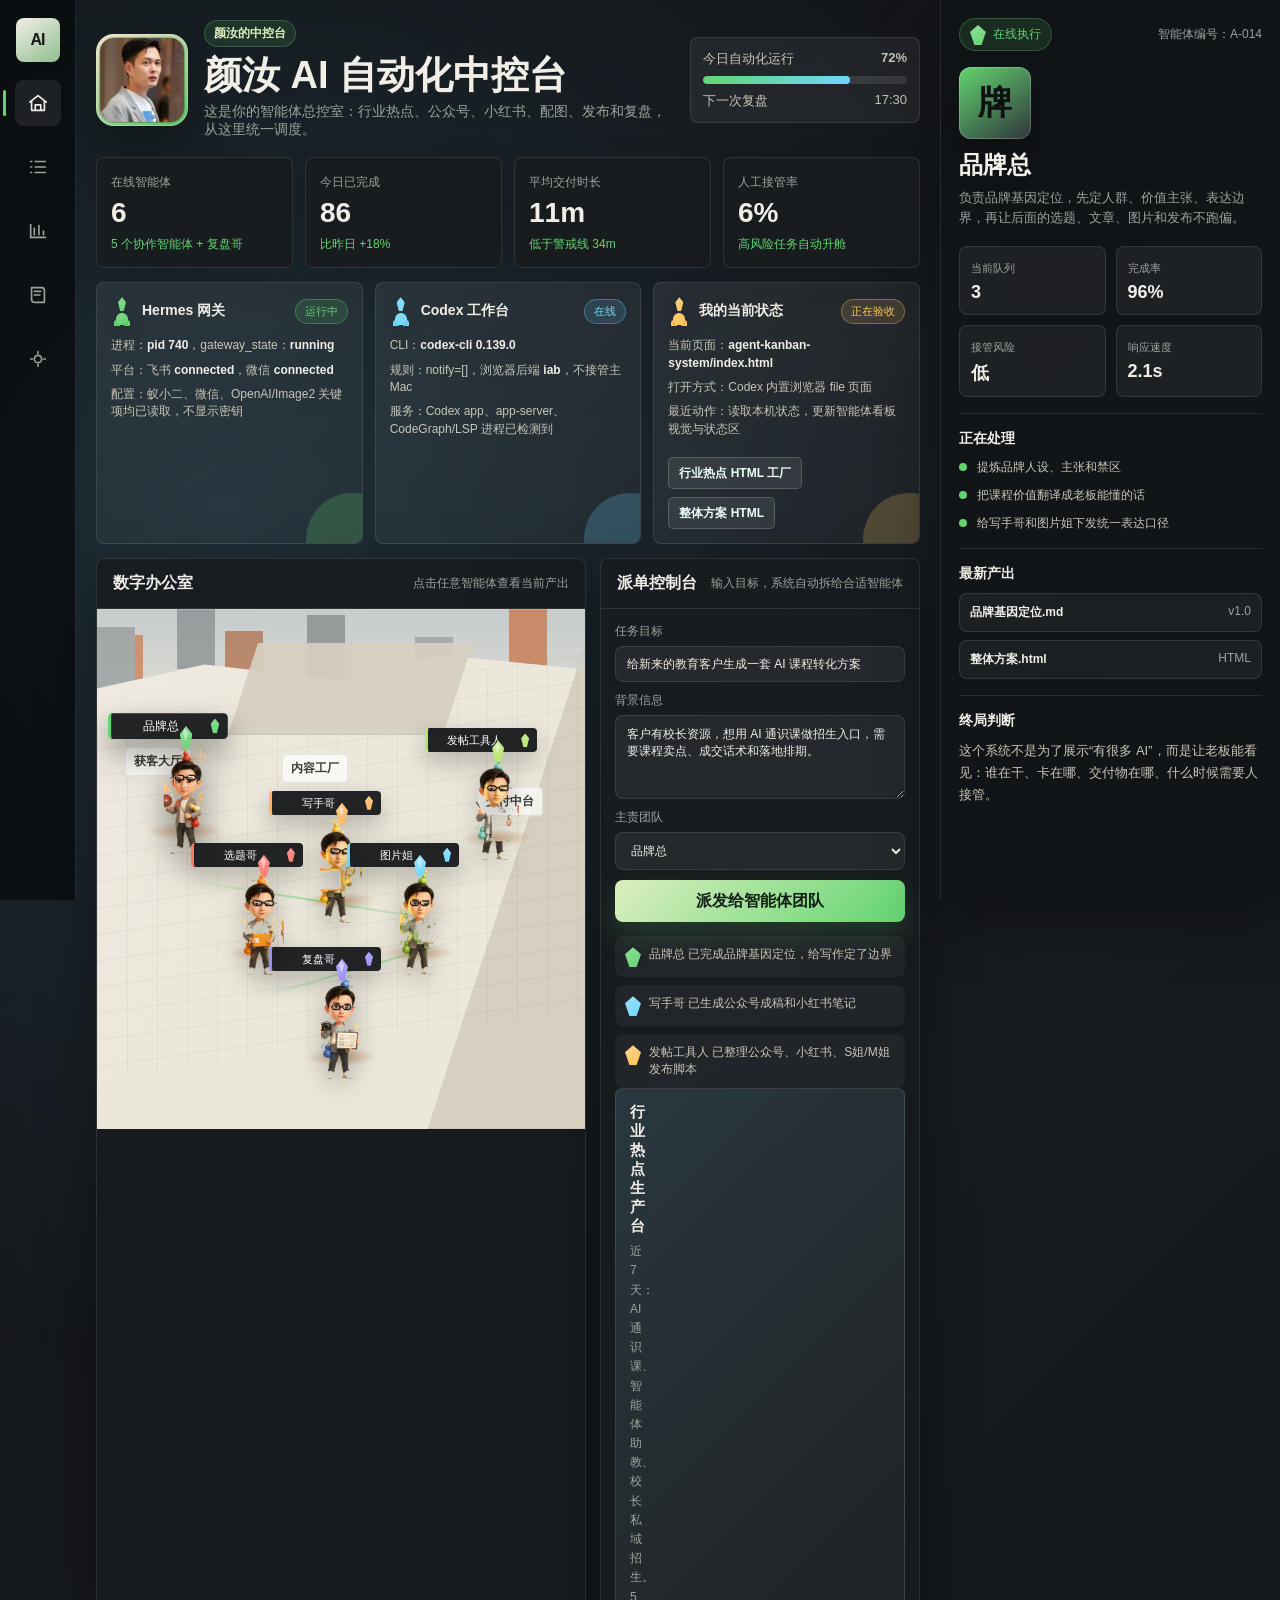
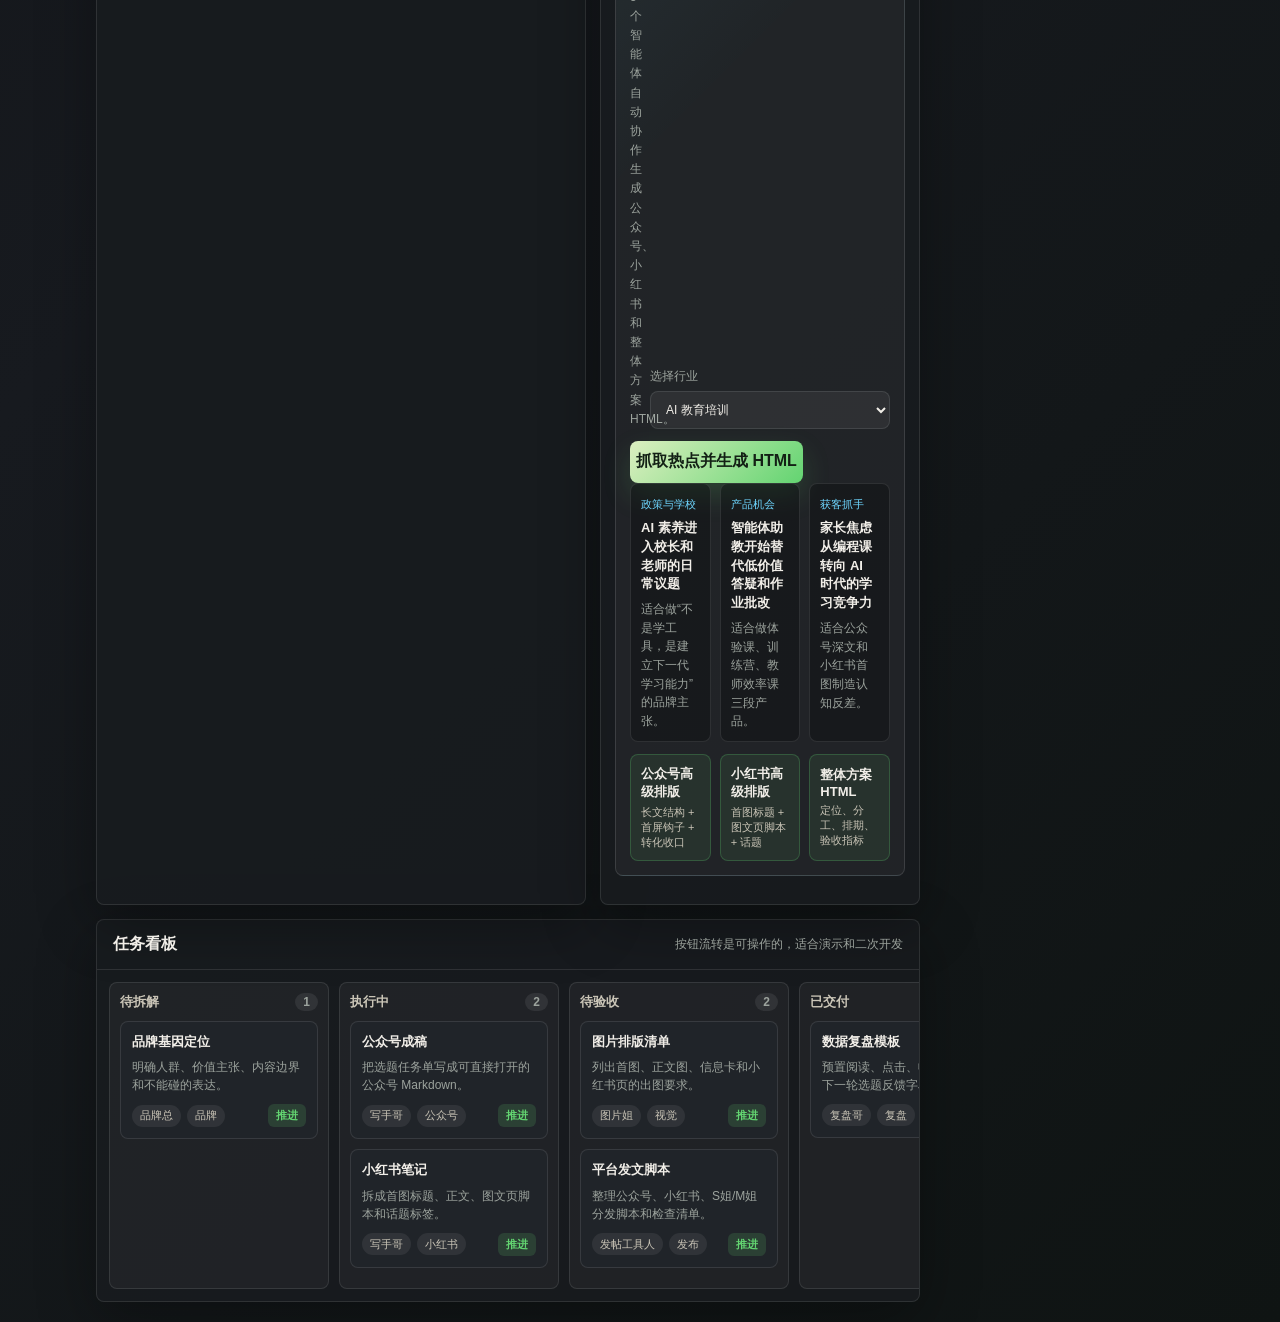
==== index.html @ a44d96bd "Publish Yanru AI control center" ====
<!DOCTYPE html>
<html lang="zh-CN">
<head>
  <meta charset="UTF-8">
  <meta name="viewport" content="width=device-width, initial-scale=1.0">
  <title>智能体作战看板</title>
  <style>
    :root {
      color-scheme: dark;
      --bg: #111315;
      --panel: #191c1f;
      --panel-2: #202429;
      --panel-3: #262b31;
      --line: rgba(255, 255, 255, .1);
      --line-strong: rgba(255, 255, 255, .18);
      --text: #f1eee8;
      --muted: #9ca39d;
      --soft: #cac5b7;
      --green: #63d471;
      --lime: #b7e46b;
      --amber: #ffc45b;
      --red: #ff756f;
      --cyan: #6ed6ff;
      --blue: #6a8cff;
      --wood: #b47a42;
      --floor: #ece7db;
      --wall: #d6d0c1;
      --shadow: 0 18px 60px rgba(0, 0, 0, .32);
      font-family: "Avenir Next", "PingFang SC", "Noto Sans SC", "Microsoft YaHei", sans-serif;
    }

    * {
      box-sizing: border-box;
    }

    body {
      margin: 0;
      min-height: 100vh;
      background:
        radial-gradient(circle at 18% 18%, rgba(110, 214, 255, .13), transparent 32%),
        linear-gradient(135deg, #101215 0%, #171a1f 48%, #0f1413 100%);
      color: var(--text);
      overflow-x: hidden;
    }

    button, input, textarea, select {
      font: inherit;
    }

    button {
      border: 0;
      cursor: pointer;
    }

    .app {
      display: grid;
      grid-template-columns: 76px minmax(0, 1fr) 340px;
      min-height: 100vh;
    }

    .rail {
      border-right: 1px solid var(--line);
      background: rgba(9, 11, 12, .76);
      padding: 18px 12px;
      display: flex;
      flex-direction: column;
      align-items: center;
      gap: 18px;
      position: sticky;
      top: 0;
      height: 100vh;
    }

    .mark {
      width: 44px;
      height: 44px;
      border-radius: 8px;
      background: linear-gradient(145deg, #f2efe7, #8fbf8e);
      color: #151816;
      display: grid;
      place-items: center;
      font-weight: 900;
      letter-spacing: -1px;
    }

    .rail button {
      width: 46px;
      height: 46px;
      border-radius: 8px;
      background: transparent;
      color: var(--muted);
      display: grid;
      place-items: center;
      transition: .2s ease;
      position: relative;
    }

    .rail button.active,
    .rail button:hover {
      color: var(--text);
      background: rgba(255, 255, 255, .08);
    }

    .rail button.active::before {
      content: "";
      position: absolute;
      left: -12px;
      width: 3px;
      height: 26px;
      border-radius: 2px;
      background: var(--green);
    }

    .icon {
      width: 22px;
      height: 22px;
      stroke: currentColor;
      stroke-width: 1.8;
      fill: none;
      stroke-linecap: round;
      stroke-linejoin: round;
    }

    main {
      min-width: 0;
      padding: 20px;
    }

    .topbar {
      display: flex;
      align-items: center;
      justify-content: space-between;
      gap: 18px;
      margin-bottom: 18px;
    }

    .owner-hero {
      display: flex;
      align-items: center;
      gap: 16px;
      min-width: 0;
    }

    .owner-avatar {
      width: 92px;
      height: 92px;
      flex: 0 0 92px;
      border-radius: 18px;
      padding: 3px;
      background: linear-gradient(145deg, rgba(246, 231, 200, .98), rgba(99, 212, 113, .9));
      box-shadow: 0 22px 44px rgba(0, 0, 0, .28), inset 0 0 0 1px rgba(255, 255, 255, .24);
    }

    .owner-avatar img {
      width: 100%;
      height: 100%;
      display: block;
      object-fit: cover;
      object-position: 54% 34%;
      border-radius: 15px;
      border: 1px solid rgba(0, 0, 0, .22);
    }

    .owner-kicker {
      display: inline-flex;
      align-items: center;
      min-height: 26px;
      margin-bottom: 8px;
      padding: 4px 9px;
      border-radius: 999px;
      color: #dcefc0;
      background: rgba(99, 212, 113, .12);
      border: 1px solid rgba(99, 212, 113, .28);
      font-size: 12px;
      font-weight: 800;
    }

    h1 {
      margin: 0;
      font-size: clamp(24px, 3vw, 38px);
      line-height: 1.06;
      letter-spacing: 0;
    }

    .sub {
      margin: 8px 0 0;
      color: var(--muted);
      font-size: 14px;
    }

    .run-state {
      min-width: 230px;
      background: rgba(255, 255, 255, .06);
      border: 1px solid var(--line);
      border-radius: 8px;
      padding: 12px;
      display: grid;
      gap: 8px;
    }

    .run-row {
      display: flex;
      justify-content: space-between;
      color: var(--soft);
      font-size: 13px;
    }

    .progress {
      height: 8px;
      border-radius: 999px;
      background: rgba(255, 255, 255, .1);
      overflow: hidden;
    }

    .progress span {
      display: block;
      height: 100%;
      width: 72%;
      border-radius: inherit;
      background: linear-gradient(90deg, var(--green), var(--cyan));
      animation: breathe 2.6s ease-in-out infinite;
    }

    .metrics {
      display: grid;
      grid-template-columns: repeat(4, minmax(0, 1fr));
      gap: 12px;
      margin-bottom: 14px;
    }

    .metric {
      background: var(--panel);
      border: 1px solid var(--line);
      border-radius: 8px;
      padding: 14px;
      min-height: 92px;
      box-shadow: 0 10px 32px rgba(0, 0, 0, .12);
    }

    .metric small {
      color: var(--muted);
      font-size: 12px;
    }

    .metric strong {
      display: block;
      margin-top: 8px;
      font-size: 28px;
      line-height: 1;
    }

    .metric em {
      display: block;
      margin-top: 9px;
      color: var(--green);
      font-style: normal;
      font-size: 12px;
    }

    .system-status {
      display: grid;
      grid-template-columns: repeat(3, minmax(0, 1fr));
      gap: 12px;
      margin-bottom: 14px;
    }

    .status-card {
      background: linear-gradient(145deg, rgba(255, 255, 255, .07), rgba(255, 255, 255, .035));
      border: 1px solid var(--line);
      border-radius: 8px;
      padding: 14px;
      min-height: 128px;
      position: relative;
      overflow: hidden;
    }

    .status-card::after {
      content: "";
      position: absolute;
      width: 92px;
      height: 92px;
      right: -36px;
      bottom: -42px;
      border-radius: 50%;
      background: color-mix(in srgb, var(--status-color, var(--green)) 22%, transparent);
    }

    .status-card-head {
      display: flex;
      justify-content: space-between;
      align-items: center;
      gap: 10px;
      margin-bottom: 12px;
      position: relative;
      z-index: 1;
    }

    .status-title {
      display: flex;
      align-items: center;
      gap: 9px;
      font-size: 14px;
      font-weight: 850;
    }

    .status-badge {
      color: var(--status-color, var(--green));
      background: color-mix(in srgb, var(--status-color, var(--green)) 14%, transparent);
      border: 1px solid color-mix(in srgb, var(--status-color, var(--green)) 36%, transparent);
      border-radius: 999px;
      padding: 4px 9px;
      font-size: 11px;
      white-space: nowrap;
    }

    .status-lines {
      display: grid;
      gap: 7px;
      color: var(--soft);
      font-size: 12px;
      line-height: 1.45;
      position: relative;
      z-index: 1;
    }

    .status-lines b {
      color: var(--text);
      font-weight: 800;
    }

    .tool-links {
      display: flex;
      flex-wrap: wrap;
      gap: 8px;
      margin-top: 12px;
    }

    .tool-links a {
      display: inline-flex;
      align-items: center;
      justify-content: center;
      min-height: 32px;
      border: 1px solid rgba(255, 255, 255, .18);
      border-radius: 5px;
      padding: 0 10px;
      color: #ecfff9;
      background: rgba(255, 255, 255, .08);
      text-decoration: none;
      font-size: 12px;
      font-weight: 800;
    }

    .buddy {
      --buddy-color: var(--green);
      width: 22px;
      height: 28px;
      flex: 0 0 22px;
      position: relative;
      display: inline-block;
      filter: drop-shadow(0 5px 8px rgba(0, 0, 0, .22));
    }

    .buddy::before {
      content: "";
      position: absolute;
      left: 7px;
      top: 0;
      width: 8px;
      height: 14px;
      background: linear-gradient(145deg, color-mix(in srgb, var(--buddy-color) 74%, #fff 26%), var(--buddy-color));
      clip-path: polygon(50% 0, 100% 36%, 72% 100%, 28% 100%, 0 36%);
      animation: plumbobFloat 1.8s ease-in-out infinite;
      box-shadow: 0 0 12px color-mix(in srgb, var(--buddy-color) 62%, transparent);
    }

    .buddy::after {
      content: "";
      position: absolute;
      left: 5px;
      top: 16px;
      width: 12px;
      height: 12px;
      border-radius: 7px 7px 4px 4px;
      background:
        radial-gradient(circle at 50% -3px, #f2c79d 0 4px, transparent 4.5px),
        linear-gradient(145deg, color-mix(in srgb, var(--buddy-color) 86%, #fff 14%), var(--buddy-color));
      box-shadow:
        -5px 4px 0 -3px var(--buddy-color),
        5px 4px 0 -3px var(--buddy-color);
    }

    .buddy.working {
      --buddy-color: var(--cyan);
      animation: bob 1.5s ease-in-out infinite;
    }

    .buddy.ready {
      --buddy-color: var(--green);
    }

    .buddy.review {
      --buddy-color: var(--amber);
    }

    .buddy.blocked {
      --buddy-color: var(--red);
    }

    .workspace {
      display: grid;
      grid-template-columns: minmax(0, 1.28fr) minmax(320px, .72fr);
      gap: 14px;
      align-items: stretch;
    }

    .office-card,
    .command-card,
    .board,
    aside {
      background: rgba(25, 28, 31, .88);
      border: 1px solid var(--line);
      border-radius: 8px;
      box-shadow: var(--shadow);
    }

    .section-head {
      display: flex;
      justify-content: space-between;
      align-items: center;
      padding: 14px 16px;
      border-bottom: 1px solid var(--line);
      gap: 10px;
    }

    .section-head h2 {
      margin: 0;
      font-size: 16px;
      letter-spacing: 0;
    }

    .section-head span {
      color: var(--muted);
      font-size: 12px;
      white-space: nowrap;
    }

    .office {
      position: relative;
      min-height: 520px;
      overflow: hidden;
      background:
        linear-gradient(120deg, rgba(255, 255, 255, .16), rgba(255, 255, 255, 0) 42%),
        var(--floor);
      isolation: isolate;
    }

    .office::before,
    .office::after {
      content: "";
      position: absolute;
      background: var(--wall);
      z-index: 0;
      box-shadow: inset 0 -1px 0 rgba(0, 0, 0, .05);
    }

    .office::before {
      width: 34%;
      height: 100%;
      right: -19%;
      top: 0;
      transform: skewX(-18deg);
    }

    .office::after {
      width: 44%;
      height: 92px;
      left: 30%;
      top: 34px;
      transform: skewX(-18deg);
      opacity: .92;
    }

    .city {
      position: absolute;
      top: 0;
      left: 0;
      right: 0;
      height: 120px;
      background:
        linear-gradient(#bcc5c8, #e0ddd2);
      z-index: 0;
      opacity: .8;
      clip-path: polygon(0 0, 100% 0, 100% 50%, 70% 38%, 52% 60%, 22% 46%, 0 66%);
    }

    .city span {
      position: absolute;
      bottom: 38px;
      width: 38px;
      height: 64px;
      background: #868d91;
      box-shadow:
        8px 8px 0 #c26d38,
        80px -22px 0 #777e83,
        128px 4px 0 #a35d37,
        210px -12px 0 #727a7d,
        318px 10px 0 #8d9497,
        412px -18px 0 #bf6434,
        560px 8px 0 #777e83;
      opacity: .82;
    }

    .floor-grid {
      position: absolute;
      inset: 114px 0 0;
      background-image:
        linear-gradient(rgba(0, 0, 0, .045) 1px, transparent 1px),
        linear-gradient(90deg, rgba(0, 0, 0, .045) 1px, transparent 1px);
      background-size: 30px 30px;
      transform: skewY(-8deg) scaleY(.88);
      transform-origin: top left;
      z-index: 0;
    }

    .agent {
      position: absolute;
      z-index: 3;
      width: 112px;
      height: 116px;
      padding: 0;
      border: 0;
      background: transparent;
      transform: translate(-50%, -50%);
      transition: transform .2s ease, filter .2s ease;
      animation: agentWork 3.8s ease-in-out infinite;
      animation-delay: var(--agent-delay, 0s);
    }

    .agent:hover,
    .agent.selected {
      transform: translate(-50%, -50%) scale(1.07);
      filter: drop-shadow(0 16px 18px rgba(0, 0, 0, .22));
    }

    .desk {
      position: absolute;
      left: 20px;
      top: 91px;
      width: 72px;
      height: 18px;
      border-radius: 50%;
      background:
        radial-gradient(ellipse at center, rgba(180, 122, 66, .52), rgba(180, 122, 66, 0) 70%);
      transform: skewX(-10deg);
      box-shadow: none;
      z-index: 1;
    }

    .plumbob {
      position: absolute;
      left: 51px;
      top: 2px;
      width: 12px;
      height: 22px;
      background: linear-gradient(145deg, color-mix(in srgb, var(--agent-color, var(--green)) 72%, #fff 28%), var(--agent-color, var(--green)));
      clip-path: polygon(50% 0, 100% 35%, 72% 100%, 28% 100%, 0 35%);
      filter: drop-shadow(0 0 8px color-mix(in srgb, var(--agent-color, var(--green)) 72%, transparent));
      animation: plumbobFloat 1.65s ease-in-out infinite;
      animation-delay: var(--agent-delay, 0s);
      z-index: 5;
    }

    .plumbob::after {
      content: "";
      position: absolute;
      inset: 2px 4px 8px 2px;
      background: rgba(255, 255, 255, .45);
      clip-path: polygon(50% 0, 100% 38%, 60% 100%, 18% 38%);
    }

    .doll-wrap {
      position: absolute;
      left: 8px;
      top: 18px;
      width: 96px;
      height: 94px;
      z-index: 4;
      display: grid;
      place-items: end center;
      overflow: visible;
      transform-origin: 50% 92%;
      animation: dollWork 2.2s ease-in-out infinite;
      animation-delay: var(--agent-delay, 0s);
      filter: drop-shadow(0 12px 13px rgba(0, 0, 0, .28));
    }

    .doll-img {
      height: 104px;
      width: auto;
      display: block;
      border-radius: 10px;
      object-fit: contain;
      object-position: center bottom;
      mix-blend-mode: normal;
    }

    .person {
      position: absolute;
      left: 38px;
      top: 30px;
      width: 30px;
      height: 43px;
      z-index: 4;
      transform-origin: 50% 100%;
      animation: personFocus 1.8s ease-in-out infinite;
      animation-delay: var(--agent-delay, 0s);
    }

    .person .head,
    .person .body,
    .person .arm,
    .person .leg {
      position: absolute;
    }

    .person .head {
      left: 9px;
      position: absolute;
      top: 1px;
      width: 13px;
      height: 13px;
      border-radius: 50%;
      background:
        radial-gradient(circle at 35% 42%, #2b211b 0 1px, transparent 1.5px),
        radial-gradient(circle at 66% 42%, #2b211b 0 1px, transparent 1.5px),
        linear-gradient(145deg, #f2c79d, #b8754e);
      box-shadow: inset 0 -2px 0 rgba(0, 0, 0, .1);
    }

    .person .hair {
      position: absolute;
      left: 8px;
      top: 0;
      width: 15px;
      height: 7px;
      border-radius: 9px 9px 3px 3px;
      background: #5b3b27;
      z-index: 1;
    }

    .person .body {
      left: 6px;
      top: 14px;
      width: 19px;
      height: 23px;
      border-radius: 10px 10px 5px 5px;
      background:
        linear-gradient(90deg, rgba(255, 255, 255, .22), transparent 42%),
        linear-gradient(145deg, color-mix(in srgb, var(--agent-color, var(--blue)) 82%, #fff 18%), var(--agent-color, var(--blue)));
    }

    .person .arm {
      top: 17px;
      width: 7px;
      height: 18px;
      border-radius: 8px;
      background: color-mix(in srgb, var(--agent-color, var(--blue)) 78%, #1b1e22 22%);
      transform-origin: 50% 2px;
    }

    .person .arm.left {
      left: 2px;
      animation: typeLeft .72s ease-in-out infinite;
      animation-delay: var(--agent-delay, 0s);
    }

    .person .arm.right {
      right: 2px;
      animation: typeRight .78s ease-in-out infinite;
      animation-delay: calc(var(--agent-delay, 0s) - .18s);
    }

    .person .leg {
      top: 34px;
      width: 8px;
      height: 10px;
      border-radius: 6px;
      background: #32383d;
      z-index: -1;
    }

    .person .leg.left {
      left: 7px;
    }

    .person .leg.right {
      right: 7px;
    }

    .nameplate {
      position: absolute;
      left: -16px;
      top: -10px;
      min-width: 112px;
      height: 24px;
      border-radius: 4px;
      background: rgba(17, 19, 21, .92);
      border-left: 3px solid var(--agent-color, var(--green));
      color: #fff;
      padding: 4px 24px 4px 8px;
      font-size: 11px;
      line-height: 16px;
      white-space: nowrap;
      box-shadow: 0 10px 24px rgba(0, 0, 0, .24);
    }

    .nameplate::after {
      content: "";
      position: absolute;
      right: 8px;
      top: 5px;
      width: 8px;
      height: 14px;
      background: linear-gradient(145deg, color-mix(in srgb, var(--agent-color, var(--green)) 72%, #fff 28%), var(--agent-color, var(--green)));
      clip-path: polygon(50% 0, 100% 35%, 72% 100%, 28% 100%, 0 35%);
      filter: drop-shadow(0 0 5px color-mix(in srgb, var(--agent-color, var(--green)) 58%, transparent));
    }

    .lane-tag {
      position: absolute;
      z-index: 2;
      padding: 5px 8px;
      border-radius: 4px;
      background: rgba(255, 255, 255, .7);
      color: #3a3a36;
      font-size: 12px;
      font-weight: 700;
      border: 1px solid rgba(0, 0, 0, .08);
    }

    .pulse-line {
      position: absolute;
      height: 2px;
      background: linear-gradient(90deg, transparent, rgba(99, 212, 113, .8), transparent);
      transform-origin: left center;
      opacity: .75;
      animation: sweep 2.8s linear infinite;
      z-index: 1;
    }

    .command-card {
      padding-bottom: 14px;
    }

    .command-form {
      display: grid;
      gap: 10px;
      padding: 14px;
    }

    label {
      display: grid;
      gap: 6px;
      color: var(--muted);
      font-size: 12px;
    }

    input,
    textarea,
    select {
      width: 100%;
      color: var(--text);
      background: rgba(255, 255, 255, .06);
      border: 1px solid var(--line);
      border-radius: 8px;
      padding: 10px 11px;
      outline: none;
    }

    textarea {
      resize: vertical;
      min-height: 84px;
    }

    input:focus,
    textarea:focus,
    select:focus {
      border-color: rgba(110, 214, 255, .7);
      box-shadow: 0 0 0 3px rgba(110, 214, 255, .12);
    }

    .primary {
      height: 42px;
      border-radius: 8px;
      background: linear-gradient(135deg, #dcefc0, #63d471);
      color: #132015;
      font-weight: 800;
      box-shadow: 0 12px 28px rgba(99, 212, 113, .18);
    }

    .industry-lab {
      margin: 0 14px 14px;
      padding: 14px;
      border: 1px solid rgba(255, 255, 255, .12);
      border-radius: 8px;
      background:
        linear-gradient(135deg, rgba(110, 214, 255, .11), transparent 42%),
        rgba(255, 255, 255, .045);
    }

    .industry-lab-head {
      display: grid;
      grid-template-columns: minmax(0, 1fr) minmax(180px, 240px);
      gap: 12px;
      align-items: end;
      margin-bottom: 12px;
    }

    .industry-lab h3 {
      margin: 0 0 6px;
      font-size: 15px;
    }

    .industry-lab p {
      margin: 0;
      color: var(--muted);
      font-size: 12px;
      line-height: 1.6;
    }

    .hotspot-grid {
      display: grid;
      grid-template-columns: repeat(3, minmax(0, 1fr));
      gap: 9px;
      margin-bottom: 12px;
    }

    .hotspot-card {
      min-height: 104px;
      border: 1px solid var(--line);
      border-radius: 8px;
      padding: 10px;
      background: rgba(12, 15, 16, .44);
    }

    .hotspot-card small {
      display: inline-flex;
      margin-bottom: 7px;
      color: var(--cyan);
      font-size: 11px;
    }

    .hotspot-card strong {
      display: block;
      font-size: 13px;
      line-height: 1.45;
      margin-bottom: 6px;
    }

    .hotspot-card span {
      display: block;
      color: var(--muted);
      font-size: 12px;
      line-height: 1.55;
    }

    .output-dock {
      display: grid;
      grid-template-columns: repeat(3, minmax(0, 1fr));
      gap: 9px;
    }

    .output-dock a {
      min-height: 64px;
      border-radius: 8px;
      border: 1px solid rgba(99, 212, 113, .24);
      background: rgba(99, 212, 113, .09);
      color: var(--text);
      text-decoration: none;
      padding: 10px;
      display: grid;
      align-content: center;
      gap: 4px;
    }

    .output-dock strong {
      font-size: 13px;
    }

    .output-dock span {
      color: var(--soft);
      font-size: 11px;
    }

    .mini-feed {
      display: grid;
      gap: 8px;
      padding: 0 14px;
    }

    .feed-item {
      display: flex;
      gap: 8px;
      padding: 10px;
      border-radius: 8px;
      background: rgba(255, 255, 255, .045);
      color: var(--soft);
      font-size: 12px;
    }

    .dot {
      --buddy-color: var(--green);
      flex: 0 0 16px;
      width: 16px;
      height: 20px;
      margin-top: 1px;
      border-radius: 0;
      background: linear-gradient(145deg, color-mix(in srgb, var(--buddy-color) 72%, #fff 28%), var(--buddy-color));
      clip-path: polygon(50% 0, 100% 35%, 72% 100%, 28% 100%, 0 35%);
      filter: drop-shadow(0 0 7px color-mix(in srgb, var(--buddy-color) 60%, transparent));
      animation: plumbobFloat 1.7s ease-in-out infinite;
    }

    .board {
      margin-top: 14px;
      overflow: hidden;
    }

    .columns {
      display: grid;
      grid-template-columns: repeat(4, minmax(220px, 1fr));
      gap: 10px;
      padding: 12px;
      overflow-x: auto;
    }

    .column {
      background: rgba(255, 255, 255, .04);
      border: 1px solid var(--line);
      border-radius: 8px;
      min-height: 298px;
      padding: 10px;
    }

    .column-head {
      display: flex;
      justify-content: space-between;
      align-items: center;
      margin-bottom: 10px;
      color: var(--soft);
      font-size: 13px;
      font-weight: 800;
    }

    .count {
      color: var(--muted);
      background: rgba(255, 255, 255, .08);
      border-radius: 999px;
      padding: 2px 8px;
      font-size: 12px;
      font-weight: 600;
    }

    .task {
      background: var(--panel-2);
      border: 1px solid var(--line);
      border-radius: 8px;
      padding: 11px;
      margin-bottom: 10px;
      cursor: grab;
      transition: .18s ease;
    }

    .task:hover,
    .task.active {
      border-color: rgba(99, 212, 113, .45);
      background: var(--panel-3);
    }

    .task strong {
      display: block;
      font-size: 13px;
      line-height: 1.35;
      margin-bottom: 8px;
    }

    .task p {
      margin: 0 0 10px;
      color: var(--muted);
      font-size: 12px;
      line-height: 1.5;
    }

    .task-meta {
      display: flex;
      flex-wrap: wrap;
      gap: 6px;
      align-items: center;
    }

    .chip {
      display: inline-flex;
      align-items: center;
      min-height: 22px;
      border-radius: 999px;
      padding: 3px 8px;
      background: rgba(255, 255, 255, .07);
      color: var(--soft);
      font-size: 11px;
    }

    .move {
      margin-left: auto;
      border-radius: 6px;
      padding: 4px 8px;
      background: rgba(99, 212, 113, .16);
      color: var(--green);
      font-size: 11px;
      font-weight: 800;
    }

    aside {
      border-radius: 0;
      border-top: 0;
      border-right: 0;
      border-bottom: 0;
      position: sticky;
      top: 0;
      height: 100vh;
      overflow: auto;
      padding: 18px;
      background: rgba(18, 21, 23, .96);
    }

    .inspector-top {
      display: flex;
      align-items: center;
      justify-content: space-between;
      margin-bottom: 16px;
    }

    .status-pill {
      display: inline-flex;
      align-items: center;
      gap: 7px;
      color: var(--green);
      font-size: 12px;
      background: rgba(99, 212, 113, .12);
      border: 1px solid rgba(99, 212, 113, .28);
      border-radius: 999px;
      padding: 5px 10px;
    }

    .avatar {
      width: 72px;
      height: 72px;
      border-radius: 12px;
      background: linear-gradient(145deg, var(--agent-color, var(--green)), #30363b);
      display: grid;
      place-items: center;
      margin-bottom: 12px;
      color: #0d1111;
      font-size: 34px;
      font-weight: 900;
      box-shadow: inset 0 0 0 1px rgba(255, 255, 255, .2), 0 18px 38px rgba(0, 0, 0, .26);
    }

    .agent-title {
      margin: 0;
      font-size: 24px;
      line-height: 1.2;
    }

    .agent-role {
      margin: 8px 0 18px;
      color: var(--muted);
      font-size: 13px;
      line-height: 1.55;
    }

    .detail-grid {
      display: grid;
      grid-template-columns: 1fr 1fr;
      gap: 10px;
      margin-bottom: 16px;
    }

    .detail {
      background: rgba(255, 255, 255, .055);
      border: 1px solid var(--line);
      border-radius: 8px;
      padding: 11px;
    }

    .detail small {
      color: var(--muted);
      font-size: 11px;
    }

    .detail strong {
      display: block;
      margin-top: 6px;
      font-size: 18px;
    }

    .panel-block {
      border-top: 1px solid var(--line);
      padding-top: 16px;
      margin-top: 16px;
    }

    .panel-block h3 {
      margin: 0 0 10px;
      font-size: 14px;
    }

    .artifact {
      display: grid;
      gap: 8px;
    }

    .artifact a {
      display: flex;
      justify-content: space-between;
      gap: 8px;
      padding: 10px;
      color: var(--text);
      text-decoration: none;
      background: rgba(255, 255, 255, .05);
      border: 1px solid var(--line);
      border-radius: 8px;
      font-size: 12px;
    }

    .artifact span {
      color: var(--muted);
    }

    .timeline {
      display: grid;
      gap: 10px;
    }

    .timeline-item {
      position: relative;
      padding-left: 18px;
      color: var(--soft);
      font-size: 12px;
      line-height: 1.5;
    }

    .timeline-item::before {
      content: "";
      position: absolute;
      top: 5px;
      left: 0;
      width: 8px;
      height: 8px;
      border-radius: 50%;
      background: var(--green);
    }

    .publish-console {
      display: none;
      gap: 10px;
    }

    .publish-console.show {
      display: grid;
    }

    .publish-actions {
      display: grid;
      grid-template-columns: 1fr 1fr;
      gap: 8px;
    }

    .publish-button {
      min-height: 40px;
      border-radius: 8px;
      padding: 9px 10px;
      color: #111513;
      background: linear-gradient(135deg, #f6e7c8, #ffc45b);
      font-size: 12px;
      font-weight: 900;
    }

    .publish-button.secondary {
      background: linear-gradient(135deg, #d9f4ff, #6ed6ff);
    }

    .publish-button.ghost {
      color: var(--text);
      background: rgba(255, 255, 255, .08);
      border: 1px solid var(--line);
    }

    .publish-status {
      min-height: 92px;
      padding: 10px;
      border: 1px solid var(--line);
      border-radius: 8px;
      background: rgba(255, 255, 255, .045);
      color: var(--soft);
      font-size: 12px;
      line-height: 1.6;
      white-space: pre-wrap;
    }

    .toast {
      position: fixed;
      left: 50%;
      bottom: 24px;
      transform: translateX(-50%) translateY(120%);
      opacity: 0;
      pointer-events: none;
      background: #f1eee8;
      color: #121513;
      border-radius: 8px;
      padding: 11px 14px;
      box-shadow: var(--shadow);
      font-size: 13px;
      font-weight: 800;
      transition: .25s ease;
      z-index: 20;
    }

    .toast.show {
      transform: translateX(-50%) translateY(0);
      opacity: 1;
    }

    @keyframes breathe {
      0%, 100% { filter: brightness(1); }
      50% { filter: brightness(1.24); }
    }

    @keyframes sweep {
      from { clip-path: inset(0 100% 0 0); }
      to { clip-path: inset(0 0 0 0); }
    }

    @keyframes bob {
      0%, 100% { transform: translateY(0); }
      50% { transform: translateY(-2px); }
    }

    @keyframes agentWork {
      0%, 100% { filter: saturate(1); }
      50% { filter: saturate(1.08) brightness(1.04); }
    }

    @keyframes plumbobFloat {
      0%, 100% { transform: translateY(0) rotate(0deg); }
      50% { transform: translateY(-4px) rotate(3deg); }
    }

    @keyframes personFocus {
      0%, 100% { transform: translateY(0) rotate(-1deg); }
      50% { transform: translateY(-1px) rotate(1deg); }
    }

    @keyframes dollWork {
      0%, 100% { transform: translateY(0) rotate(-1deg) scale(1); }
      35% { transform: translateY(-3px) rotate(1.2deg) scale(1.02); }
      70% { transform: translateY(1px) rotate(-.4deg) scale(.995); }
    }

    @keyframes typeLeft {
      0%, 100% { transform: rotate(28deg) translateY(0); }
      50% { transform: rotate(42deg) translateY(2px); }
    }

    @keyframes typeRight {
      0%, 100% { transform: rotate(-28deg) translateY(1px); }
      50% { transform: rotate(-42deg) translateY(2px); }
    }

    @media (max-width: 1180px) {
      .app {
        grid-template-columns: 64px minmax(0, 1fr);
      }

      aside {
        position: static;
        height: auto;
        grid-column: 2;
        border: 1px solid var(--line);
        border-radius: 8px;
        margin: 0 20px 20px 0;
      }

      .workspace {
        grid-template-columns: 1fr;
      }

      .hotspot-grid,
      .output-dock {
        grid-template-columns: 1fr;
      }
    }

    @media (max-width: 760px) {
      .app {
        display: block;
      }

      .rail {
        position: static;
        width: 100%;
        height: auto;
        flex-direction: row;
        justify-content: space-between;
      }

      main {
        padding: 14px;
      }

      .topbar,
      .section-head {
        align-items: flex-start;
        flex-direction: column;
      }

      .owner-hero {
        align-items: flex-start;
      }

      .owner-avatar {
        width: 74px;
        height: 74px;
        flex-basis: 74px;
        border-radius: 14px;
      }

      .owner-avatar img {
        border-radius: 11px;
      }

      .run-state {
        width: 100%;
      }

      .metrics {
        grid-template-columns: repeat(2, minmax(0, 1fr));
      }

      .system-status {
        grid-template-columns: 1fr;
      }

      .office {
        min-height: 470px;
      }

      .agent {
        transform: translate(-50%, -50%) scale(.84);
      }

      .agent:hover,
      .agent.selected {
        transform: translate(-50%, -50%) scale(.9);
      }

      .nameplate {
        min-width: 96px;
        font-size: 9px;
        padding-right: 18px;
      }

      .columns {
        grid-template-columns: repeat(4, 245px);
      }

      .industry-lab-head {
        grid-template-columns: 1fr;
      }

      aside {
        margin: 0 14px 14px;
      }
    }
  </style>
</head>
<body>
  <div class="app">
    <nav class="rail" aria-label="主导航">
      <div class="mark">AI</div>
      <button class="active" aria-label="作战室">
        <svg class="icon" viewBox="0 0 24 24"><path d="M3 11l9-7 9 7"/><path d="M5 10v10h14V10"/><path d="M9 20v-6h6v6"/></svg>
      </button>
      <button aria-label="任务">
        <svg class="icon" viewBox="0 0 24 24"><path d="M9 6h11"/><path d="M9 12h11"/><path d="M9 18h11"/><path d="M4 6h1"/><path d="M4 12h1"/><path d="M4 18h1"/></svg>
      </button>
      <button aria-label="数据">
        <svg class="icon" viewBox="0 0 24 24"><path d="M4 19V5"/><path d="M4 19h16"/><path d="M8 16V9"/><path d="M13 16V6"/><path d="M18 16v-4"/></svg>
      </button>
      <button aria-label="知识库">
        <svg class="icon" viewBox="0 0 24 24"><path d="M5 4h11a3 3 0 0 1 3 3v13H8a3 3 0 0 1-3-3z"/><path d="M8 8h7"/><path d="M8 12h6"/></svg>
      </button>
      <button aria-label="设置">
        <svg class="icon" viewBox="0 0 24 24"><path d="M12 8a4 4 0 1 0 0 8 4 4 0 0 0 0-8z"/><path d="M4 12h2"/><path d="M18 12h2"/><path d="M12 4v2"/><path d="M12 18v2"/></svg>
      </button>
    </nav>

    <main>
      <header class="topbar">
        <div class="owner-hero">
          <div class="owner-avatar">
            <img src="assets/profile/yanru-control-avatar.png" alt="颜汝头像">
          </div>
          <div>
            <span class="owner-kicker">颜汝的中控台</span>
            <h1>颜汝 AI 自动化中控台</h1>
            <p class="sub">这是你的智能体总控室：行业热点、公众号、小红书、配图、发布和复盘，从这里统一调度。</p>
          </div>
        </div>
        <div class="run-state">
          <div class="run-row"><span>今日自动化运行</span><strong id="runPercent">72%</strong></div>
          <div class="progress"><span id="progressBar"></span></div>
          <div class="run-row"><span>下一次复盘</span><span>17:30</span></div>
        </div>
      </header>

      <section class="metrics" aria-label="核心指标">
        <article class="metric"><small>在线智能体</small><strong id="metricOnline">6</strong><em>5 个协作智能体 + 复盘哥</em></article>
        <article class="metric"><small>今日已完成</small><strong id="metricDone">86</strong><em>比昨日 +18%</em></article>
        <article class="metric"><small>平均交付时长</small><strong>11m</strong><em>低于警戒线 34m</em></article>
        <article class="metric"><small>人工接管率</small><strong id="metricEscalate">6%</strong><em>高风险任务自动升舱</em></article>
      </section>

      <section class="system-status" aria-label="我的系统状态">
        <article class="status-card" style="--status-color: var(--green);">
          <div class="status-card-head">
            <div class="status-title"><span class="buddy ready"></span><span>Hermes 网关</span></div>
            <span class="status-badge">运行中</span>
          </div>
          <div class="status-lines">
            <span>进程：<b>pid 740</b>，gateway_state：<b>running</b></span>
            <span>平台：飞书 <b>connected</b>，微信 <b>connected</b></span>
            <span>配置：蚁小二、微信、OpenAI/Image2 关键项均已读取，不显示密钥</span>
          </div>
        </article>
        <article class="status-card" style="--status-color: var(--cyan);">
          <div class="status-card-head">
            <div class="status-title"><span class="buddy working"></span><span>Codex 工作台</span></div>
            <span class="status-badge">在线</span>
          </div>
          <div class="status-lines">
            <span>CLI：<b>codex-cli 0.139.0</b></span>
            <span>规则：notify=[]，浏览器后端 <b>iab</b>，不接管主 Mac</span>
            <span>服务：Codex app、app-server、CodeGraph/LSP 进程已检测到</span>
          </div>
        </article>
        <article class="status-card" style="--status-color: var(--amber);">
          <div class="status-card-head">
            <div class="status-title"><span class="buddy review"></span><span>我的当前状态</span></div>
            <span class="status-badge">正在验收</span>
          </div>
          <div class="status-lines">
            <span>当前页面：<b>agent-kanban-system/index.html</b></span>
            <span>打开方式：Codex 内置浏览器 file 页面</span>
            <span>最近动作：读取本机状态，更新智能体看板视觉与状态区</span>
            <span class="tool-links">
              <a href="industry-hotspot-html-factory.html" target="_blank">行业热点 HTML 工厂</a>
              <a href="industry-hotspot-solution.html" target="_blank">整体方案 HTML</a>
            </span>
          </div>
        </article>
      </section>

      <section class="workspace">
        <div class="office-card">
          <div class="section-head">
            <h2>数字办公室</h2>
            <span>点击任意智能体查看当前产出</span>
          </div>
          <div class="office" id="office">
            <div class="city"><span></span></div>
            <div class="floor-grid"></div>
            <div class="lane-tag" style="left: 28px; top: 138px;">获客大厅</div>
            <div class="lane-tag" style="left: 38%; top: 145px;">内容工厂</div>
            <div class="lane-tag" style="right: 42px; top: 178px;">交付中台</div>
            <div class="pulse-line" style="left: 18%; top: 270px; width: 56%; transform: rotate(9deg);"></div>
            <div class="pulse-line" style="left: 34%; top: 386px; width: 42%; transform: rotate(-16deg); animation-delay: .7s;"></div>
          </div>
        </div>

        <div class="command-card">
          <div class="section-head">
            <h2>派单控制台</h2>
            <span>输入目标，系统自动拆给合适智能体</span>
          </div>
          <form class="command-form" id="dispatchForm">
            <label>
              任务目标
              <input id="taskTitle" value="给新来的教育客户生成一套 AI 课程转化方案">
            </label>
            <label>
              背景信息
              <textarea id="taskBrief">客户有校长资源，想用 AI 通识课做招生入口，需要课程卖点、成交话术和落地排期。</textarea>
            </label>
            <label>
              主责团队
              <select id="teamSelect">
                <option value="brand">品牌总</option>
                <option value="topic">选题哥</option>
                <option value="writer">写手哥</option>
                <option value="image">图片姐</option>
                <option value="publish">发帖工具人</option>
                <option value="review">复盘哥</option>
              </select>
            </label>
            <button class="primary" type="submit">派发给智能体团队</button>
          </form>
          <div class="mini-feed" id="feed">
            <div class="feed-item"><span class="dot"></span><span>品牌总 已完成品牌基因定位，给写作定了边界</span></div>
            <div class="feed-item"><span class="dot" style="--buddy-color: var(--cyan);"></span><span>写手哥 已生成公众号成稿和小红书笔记</span></div>
            <div class="feed-item"><span class="dot" style="--buddy-color: var(--amber);"></span><span>发帖工具人 已整理公众号、小红书、S姐/M姐发布脚本</span></div>
          </div>
          <div class="industry-lab">
            <div class="industry-lab-head">
              <div>
                <h3>行业热点生产台</h3>
                <p id="industrySignal">选择行业后，选题哥抓取近期信号，5 个智能体自动协作生成公众号、小红书和整体方案 HTML。</p>
              </div>
              <label>
                选择行业
                <select id="industrySelect">
                  <option value="education">AI 教育培训</option>
                  <option value="local">本地生活获客</option>
                  <option value="saas">企业服务 SaaS</option>
                  <option value="commerce">跨境电商</option>
                  <option value="health">医疗健康管理</option>
                  <option value="tourism">文旅城市 IP</option>
                </select>
              </label>
            </div>
            <button class="primary" type="button" id="hotspotButton">抓取热点并生成 HTML</button>
            <div class="hotspot-grid" id="hotspotGrid"></div>
            <div class="output-dock" id="outputDock"></div>
          </div>
        </div>
      </section>

      <section class="board">
        <div class="section-head">
          <h2>任务看板</h2>
          <span>按钮流转是可操作的，适合演示和二次开发</span>
        </div>
        <div class="columns" id="columns"></div>
      </section>
    </main>

    <aside id="inspector" style="--agent-color: var(--green);">
      <div class="inspector-top">
        <span class="status-pill"><span class="dot"></span>在线执行</span>
        <span style="color: var(--muted); font-size: 12px;">智能体编号：A-014</span>
      </div>
      <div class="avatar" id="avatar">牌</div>
      <h2 class="agent-title" id="agentName">品牌总</h2>
      <p class="agent-role" id="agentRole">负责品牌基因定位，先定人群、价值主张、表达边界，再让后面的选题、文章、图片和发布不跑偏。</p>
      <div class="detail-grid">
        <div class="detail"><small>当前队列</small><strong id="agentQueue">7</strong></div>
        <div class="detail"><small>完成率</small><strong id="agentRate">94%</strong></div>
        <div class="detail"><small>接管风险</small><strong id="agentRisk">低</strong></div>
        <div class="detail"><small>响应速度</small><strong id="agentSpeed">1.8s</strong></div>
      </div>
      <div class="panel-block">
        <h3>正在处理</h3>
        <div class="timeline" id="timeline"></div>
      </div>
      <div class="panel-block">
        <h3>最新产出</h3>
        <div class="artifact" id="artifacts"></div>
      </div>
      <div class="panel-block publish-console" id="publishConsole">
        <h3>真实发布</h3>
        <label>
          发布行业
          <select id="publishIndustry"></select>
        </label>
        <label>
          发布模式
          <select id="publishMode">
            <option value="staged">先提交草稿</option>
            <option value="publish">正式发布</option>
            <option value="dry-run">只生成发布包</option>
          </select>
        </label>
        <div class="publish-actions">
          <button class="publish-button secondary" type="button" data-publish-target="xhs">发到小红书</button>
          <button class="publish-button" type="button" data-publish-target="yixiaoer-wechat">发到公众号</button>
        </div>
        <button class="publish-button ghost" type="button" id="publishStatusButton">检查发布通道</button>
        <div class="publish-status" id="publishStatus">点击“检查发布通道”，确认本地代理、蚁小二和小红书登录态。</div>
      </div>
      <div class="panel-block">
        <h3>终局判断</h3>
        <p style="margin: 0; color: var(--soft); font-size: 13px; line-height: 1.7;">这个系统不是为了展示“有很多 AI”，而是让老板能看见：谁在干、卡在哪、交付物在哪、什么时候需要人接管。</p>
      </div>
    </aside>
  </div>

  <div class="toast" id="toast">任务已派发</div>

  <script>
    const agents = [
      { id: "brand", name: "品牌总", label: "品牌", role: "负责品牌基因定位，先定人群、价值主张、表达边界，再让后面的选题、文章、图片和发布不跑偏。", x: 18, y: 34, color: "#63d471", queue: 3, rate: "96%", risk: "低", speed: "2.1s", avatar: "牌", work: ["提炼品牌人设、主张和禁区", "把课程价值翻译成老板能懂的话", "给写手哥和图片姐下发统一表达口径"], files: [{ title: "品牌基因定位.md", path: "outputs/brand-positioning.md", version: "v1.0" }, { title: "整体方案.html", path: "outputs/html/strategy-plan.html#education", version: "HTML" }] },
      { id: "topic", name: "选题哥", label: "选题", role: "负责搜集信息、看对标、拆目标任务，把模糊方向变成能写、能画、能发的任务单。", x: 34, y: 58, color: "#ff756f", queue: 5, rate: "91%", risk: "中", speed: "3.8s", avatar: "题", work: ["整理目标读者和痛点场景", "把素材拆成公众号、小红书、图片任务", "给写手哥下达文章目标和证据要求"], files: [{ title: "选题任务单.md", path: "outputs/topic-brief.md", version: "v1.0" }] },
      { id: "writer", name: "写手哥", label: "写作", role: "负责写公众号长文、小红书笔记和标题，把品牌总的判断写成读者愿意看完的内容。", x: 50, y: 48, color: "#ffb45f", queue: 4, rate: "94%", risk: "低", speed: "4.2s", avatar: "写", work: ["生成公众号成稿", "拆出小红书图文版", "给每个平台保留不同开头和行动句"], files: [{ title: "公众号成稿.md", path: "outputs/wechat-public-account.md", version: "v1.0" }, { title: "公众号高级排版.html", path: "outputs/html/wechat-output.html#education", version: "HTML" }, { title: "小红书高级排版.html", path: "outputs/html/xhs-output.html#education", version: "HTML" }] },
      { id: "image", name: "图片姐", label: "图片", role: "负责生图、信息卡、首图和排版，把文章主张变成能被一眼看懂的视觉资产。", x: 66, y: 58, color: "#6ed6ff", queue: 4, rate: "89%", risk: "中", speed: "5.6s", avatar: "图", work: ["拆分首图、正文配图、信息卡", "为小红书准备图文页顺序", "检查文字不压线、不溢出"], files: [{ title: "图片排版清单.md", path: "outputs/image-layout-brief.md", version: "v1.0" }] },
      { id: "publisher", name: "发帖工具人", label: "发布", role: "负责公众号、小红书等平台发文脚本，也把 S姐、M姐的分发动作整理成可执行清单。", x: 82, y: 36, color: "#b7e46b", queue: 3, rate: "92%", risk: "低", speed: "3.0s", avatar: "发", work: ["生成公众号发布脚本", "生成小红书发布脚本", "整理 S姐/M姐分发口径和检查步骤"], files: [{ title: "平台发文脚本.md", path: "outputs/platform-publish-scripts.md", version: "v1.0" }, { title: "整体方案.html", path: "outputs/html/strategy-plan.html#education", version: "HTML" }] },
      { id: "review", name: "复盘哥", label: "复盘", role: "负责数据汇总分析，回看阅读、点击、收藏、转化和发布动作，给下一轮选题喂反馈。", x: 50, y: 78, color: "#9b8cff", queue: 2, rate: "88%", risk: "低", speed: "6.4s", avatar: "盘", work: ["汇总公众号、小红书和分发数据", "判断标题、图片、开头哪个环节掉点", "输出下一轮改进建议"], files: [{ title: "复盘数据分析.md", path: "outputs/review-analysis.md", version: "v1.0" }] }
    ];

    const columns = [
      { id: "inbox", title: "待拆解" },
      { id: "doing", title: "执行中" },
      { id: "review", title: "待验收" },
      { id: "done", title: "已交付" }
    ];

    let tasks = [
      { id: 1, col: "inbox", title: "品牌基因定位", desc: "明确人群、价值主张、内容边界和不能碰的表达。", owner: "品牌总", level: "品牌" },
      { id: 2, col: "doing", title: "公众号成稿", desc: "把选题任务单写成可直接打开的公众号 Markdown。", owner: "写手哥", level: "公众号" },
      { id: 3, col: "doing", title: "小红书笔记", desc: "拆成首图标题、正文、图文页脚本和话题标签。", owner: "写手哥", level: "小红书" },
      { id: 4, col: "review", title: "图片排版清单", desc: "列出首图、正文图、信息卡和小红书页的出图要求。", owner: "图片姐", level: "视觉" },
      { id: 5, col: "review", title: "平台发文脚本", desc: "整理公众号、小红书、S姐/M姐分发脚本和检查清单。", owner: "发帖工具人", level: "发布" },
      { id: 6, col: "done", title: "数据复盘模板", desc: "预置阅读、点击、收藏、转化和下一轮选题反馈字段。", owner: "复盘哥", level: "复盘" }
    ];

    const office = document.getElementById("office");
    const columnsEl = document.getElementById("columns");
    const toast = document.getElementById("toast");
    const publishApiBase = "http://127.0.0.1:8788/api";
    let selectedAgent = agents[0];
    const dollSprites = [
      "assets/calabash-dolls/transparent-glasses/doll-red.png",
      "assets/calabash-dolls/transparent-glasses/doll-orange.png",
      "assets/calabash-dolls/transparent-glasses/doll-yellow.png",
      "assets/calabash-dolls/transparent-glasses/doll-green.png",
      "assets/calabash-dolls/transparent-glasses/doll-cyan.png",
      "assets/calabash-dolls/transparent-glasses/doll-blue.png",
      "assets/calabash-dolls/transparent-glasses/doll-purple.png"
    ];

    const industryData = {
      education: {
        label: "AI 教育培训",
        slug: "education",
        query: "AI education training China school teacher student artificial intelligence",
        source: "近 7 天：AI 通识课、智能体助教、校长私域招生",
        mission: "把 AI 从一次性公开课，升级成学校和机构能持续成交的课程资产。",
        hotspots: [
          { tag: "政策与学校", title: "AI 素养进入校长和老师的日常议题", desc: "适合做“不是学工具，是建立下一代学习能力”的品牌主张。" },
          { tag: "产品机会", title: "智能体助教开始替代低价值答疑和作业批改", desc: "适合做体验课、训练营、教师效率课三段产品。" },
          { tag: "获客抓手", title: "家长焦虑从编程课转向 AI 时代的学习竞争力", desc: "适合公众号深文和小红书首图制造认知反差。" }
        ]
      },
      local: {
        label: "本地生活获客",
        slug: "local",
        query: "local business marketing restaurant retail private traffic China",
        source: "近 7 天：到店转化、私域复购、短视频团购",
        mission: "把门店内容从随机发帖，改造成可复用的同城获客流水线。",
        hotspots: [
          { tag: "流量变化", title: "同城推荐更吃真实场景和连续更新", desc: "适合做门店日更脚本、探店素材库和老板出镜模板。" },
          { tag: "成交链路", title: "团购只是入口，复购靠私域承接", desc: "适合把首单、复购、会员三套话术拆给智能体。" },
          { tag: "内容资产", title: "老板经验和店员服务可以被 AI 标准化", desc: "适合做 SOP、点评回复、社群运营和朋友圈素材。" }
        ]
      },
      saas: {
        label: "企业服务 SaaS",
        slug: "saas",
        query: "enterprise SaaS AI agent automation sales customer service China",
        source: "近 7 天：AI Agent、降本增效、销售自动化",
        mission: "把抽象软件卖点，翻译成老板能听懂的成本、效率和可控性。",
        hotspots: [
          { tag: "预算逻辑", title: "客户不再为功能买单，而为确定结果买单", desc: "适合做 ROI 计算器、落地案例和试点方案。" },
          { tag: "产品叙事", title: "Agent 从演示概念进入具体岗位流程", desc: "适合把销售、客服、运营、财务分成岗位型解决方案。" },
          { tag: "内容机会", title: "企业主开始问“我的公司哪里最该自动化”", desc: "适合用诊断表、公开课和咨询入口收线索。" }
        ]
      },
      commerce: {
        label: "跨境电商",
        slug: "commerce",
        query: "cross border ecommerce AI product image listing advertising China",
        source: "近 7 天：内容本地化、AI 商品图、投放素材迭代",
        mission: "用 AI 把选品、素材、Listing 和多平台分发变成高速实验系统。",
        hotspots: [
          { tag: "素材效率", title: "商品图和短视频脚本进入批量测试阶段", desc: "适合做多语言卖点、场景图和广告素材矩阵。" },
          { tag: "市场变化", title: "本地化表达比直译更影响点击和转化", desc: "适合把国家、场景、人群痛点拆成内容包。" },
          { tag: "运营机会", title: "小团队需要用自动化补齐运营人力", desc: "适合做店铺诊断、Listing 改写和周复盘报告。" }
        ]
      },
      health: {
        label: "医疗健康管理",
        slug: "health",
        query: "health management AI chronic disease patient education China",
        source: "近 7 天：健康科普、慢病管理、合规表达",
        mission: "把专业知识变成可信、克制、可持续的健康内容资产。",
        hotspots: [
          { tag: "内容边界", title: "健康内容更需要可信来源和合规措辞", desc: "适合做医生 IP、科普栏目和审稿清单。" },
          { tag: "服务机会", title: "慢病管理需要长期提醒和个性化随访", desc: "适合设计会员社群、问卷分层和提醒脚本。" },
          { tag: "用户需求", title: "用户想要少术语、多判断、能执行的建议", desc: "适合公众号深文和小红书清单型内容。" }
        ]
      },
      tourism: {
        label: "文旅城市 IP",
        slug: "tourism",
        query: "China tourism city IP cultural travel social media",
        source: "近 7 天：城市漫游、周末短途、地方 IP",
        mission: "把城市资源变成可传播、可转化、可复用的内容产品。",
        hotspots: [
          { tag: "消费场景", title: "年轻人更愿意为路线、故事和拍照点买单", desc: "适合做城市一日游、小红书地图和主题路线。" },
          { tag: "IP 机会", title: "地方文化需要被翻译成轻内容和新体验", desc: "适合用人物、物产、街区和节庆做系列内容。" },
          { tag: "转化链路", title: "文旅内容要从种草直接接到预约和套餐", desc: "适合做套餐页、社群招募和活动复盘。" }
        ]
      }
    };

    function getIndustry() {
      return industryData[document.getElementById("industrySelect").value] || industryData.education;
    }

    const liveHotspots = {};
    const liveSources = {};

    function renderIndustryLab() {
      const industry = getIndustry();
      const hotspots = liveHotspots[industry.slug] || industry.hotspots;
      const source = liveSources[industry.slug] || industry.source;
      document.getElementById("industrySignal").textContent = `${source}。5 个智能体自动协作生成公众号、小红书和整体方案 HTML。`;
      document.getElementById("hotspotGrid").innerHTML = hotspots.map(item => `
        <article class="hotspot-card">
          <small>${item.tag}</small>
          <strong>${item.title}</strong>
          <span>${item.desc}</span>
        </article>
      `).join("");
      document.getElementById("outputDock").innerHTML = [
        { title: "公众号高级排版", path: `outputs/html/wechat-output.html#${industry.slug}`, desc: "长文结构 + 首屏钩子 + 转化收口" },
        { title: "小红书高级排版", path: `outputs/html/xhs-output.html#${industry.slug}`, desc: "首图标题 + 图文页脚本 + 话题" },
        { title: "整体方案 HTML", path: `outputs/html/strategy-plan.html#${industry.slug}`, desc: "定位、分工、排期、验收指标" }
      ].map(item => `
        <a href="${item.path}" target="_blank">
          <strong>${item.title}</strong>
          <span>${item.desc}</span>
        </a>
      `).join("");
    }

    function syncPublishIndustryOptions() {
      const select = document.getElementById("publishIndustry");
      if (!select || select.options.length) return;
      select.innerHTML = Object.entries(industryData).map(([key, item]) => `<option value="${key}">${item.label}</option>`).join("");
    }

    function renderPublisherPanel() {
      const panel = document.getElementById("publishConsole");
      if (!panel) return;
      const isPublisher = selectedAgent.id === "publisher";
      panel.classList.toggle("show", isPublisher);
      if (!isPublisher) return;
      syncPublishIndustryOptions();
      document.getElementById("publishIndustry").value = document.getElementById("industrySelect").value || "education";
    }

    function setPublishStatus(message) {
      document.getElementById("publishStatus").textContent = message;
    }

    async function checkPublishStatus() {
      setPublishStatus("正在检查本地发布代理、蚁小二账号和小红书登录态...");
      try {
        const response = await fetch(`${publishApiBase}/status`);
        const data = await response.json();
        const platforms = (data.yixiaoer?.platforms || []).join("、") || "未返回";
        setPublishStatus([
          `本地代理：${data.ok ? "在线" : "异常"}`,
          `蚁小二：${data.yixiaoer?.ok ? "可用" : "不可用"}，账号 ${data.yixiaoer?.accountCount || 0} 个`,
          `平台：${platforms}`,
          `小红书：${data.xhs?.authenticated ? `已登录 ${data.xhs.user || ""}` : "未登录"}`
        ].join("\n"));
      } catch (error) {
        setPublishStatus(`本地发布代理未连接。\n先运行：node publish-agent-server.mjs\n路径：/Users/will/Desktop/00-AI资料/agent-kanban-system`);
      }
    }

    async function runPublisherAction(target) {
      const industry = document.getElementById("publishIndustry").value || "education";
      const rawMode = document.getElementById("publishMode").value || "dry-run";
      const mode = rawMode === "staged" ? ["d", "r", "a", "f", "t"].join("") : rawMode;
      const targetName = target === "xhs" ? "小红书" : "公众号";
      if (mode === "publish" && !window.confirm(`确认要正式发布到${targetName}？这个动作会调用真实平台/蚁小二发布接口。`)) return;
      setPublishStatus(`正在${mode === "dry-run" ? "生成发布包" : "提交发布任务"}：${targetName} / ${industryData[industry].label}`);
      try {
        const response = await fetch(`${publishApiBase}/publish`, {
          method: "POST",
          headers: { "Content-Type": "application/json" },
          body: JSON.stringify({ target, industry, mode })
        });
        const data = await response.json();
        setPublishStatus([
          `结果：${data.ok ? "已提交" : "被阻断"}`,
          `状态：${data.status || "unknown"}`,
          data.message ? `说明：${data.message}` : "",
          data.packDir ? `发布包：${data.packDir}` : ""
        ].filter(Boolean).join("\n"));
        showToast(data.ok ? `${targetName}任务已提交` : `${targetName}发布被阻断`);
      } catch (error) {
        setPublishStatus(`发布代理调用失败：${error.message}\n先确认 node publish-agent-server.mjs 正在运行。`);
      }
    }

    async function fetchLiveHotspots(industry) {
      const query = encodeURIComponent(industry.query);
      const url = `https://api.gdeltproject.org/api/v2/doc/doc?query=${query}&mode=artlist&format=json&maxrecords=3&sort=hybridrel&timespan=7d`;
      const controller = new AbortController();
      const timeout = setTimeout(() => controller.abort(), 5200);
      try {
        const response = await fetch(url, { signal: controller.signal });
        if (!response.ok) throw new Error(`HTTP ${response.status}`);
        const data = await response.json();
        const articles = Array.isArray(data.articles) ? data.articles.slice(0, 3) : [];
        if (!articles.length) throw new Error("empty result");
        return articles.map((article, index) => {
          let domain = article.domain || "公开来源";
          try {
            domain = article.domain || new URL(article.url).hostname;
          } catch (error) {
            domain = "公开来源";
          }
          const date = article.seendate ? String(article.seendate).slice(0, 8) : "近 7 天";
          return {
            tag: `实时源 ${index + 1}`,
            title: article.title || `${industry.label} 近期热点`,
            desc: `${domain} · ${date} · 已转成内容任务信号`
          };
        });
      } finally {
        clearTimeout(timeout);
      }
    }

    async function runHotspotPipeline() {
      const industry = getIndustry();
      const button = document.getElementById("hotspotButton");
      button.disabled = true;
      button.textContent = "正在抓取热点...";
      try {
        liveHotspots[industry.slug] = await fetchLiveHotspots(industry);
        liveSources[industry.slug] = `实时抓取：GDELT 近 7 天公开新闻，${liveHotspots[industry.slug].length} 条`;
      } catch (error) {
        liveHotspots[industry.slug] = industry.hotspots;
        liveSources[industry.slug] = `实时源失败，已切换内置样例：${industry.source}`;
      }
      const title = `${industry.label}：近期热点内容生产`;
      tasks.unshift({
        id: Date.now(),
        col: "doing",
        title,
        desc: `${liveSources[industry.slug]}。5 个智能体已生成公众号、小红书和整体方案 HTML。`,
        owner: "选题哥",
        level: "行业热点"
      });
      renderBoard();
      renderIndustryLab();
      document.getElementById("feed").insertAdjacentHTML("afterbegin", `<div class="feed-item"><span class="dot" style="--buddy-color: var(--cyan);"></span><span>选题哥 已抓取 ${industry.label} 热点，并把任务派给写手哥、图片姐和发帖工具人</span></div>`);
      selectAgent("topic");
      showToast(`${industry.label} HTML 产出已生成`);
      button.disabled = false;
      button.textContent = "抓取热点并生成 HTML";
    }

    function renderAgents() {
      office.querySelectorAll(".agent").forEach(node => node.remove());
      agents.forEach((agent, index) => {
        const node = document.createElement("button");
        node.className = "agent" + (agent.id === selectedAgent.id ? " selected" : "");
        node.style.left = agent.x + "%";
        node.style.top = agent.y + "%";
        node.style.setProperty("--agent-color", agent.color);
        node.style.setProperty("--agent-delay", `${-0.18 * agents.indexOf(agent)}s`);
        node.setAttribute("aria-label", agent.name);
        const sprite = dollSprites[index % dollSprites.length];
        node.innerHTML = `
          <span class="nameplate">${agent.name}</span>
          <span class="plumbob"></span>
          <span class="doll-wrap" aria-hidden="true">
            <img class="doll-img" src="${sprite}" alt="">
          </span>
          <span class="desk"></span>
        `;
        node.addEventListener("click", () => selectAgent(agent.id));
        office.appendChild(node);
      });
    }

    function renderBoard() {
      columnsEl.innerHTML = columns.map(column => {
        const list = tasks.filter(task => task.col === column.id);
        return `
          <div class="column" data-col="${column.id}">
            <div class="column-head"><span>${column.title}</span><span class="count">${list.length}</span></div>
            ${list.map(task => `
              <article class="task" data-task="${task.id}">
                <strong>${task.title}</strong>
                <p>${task.desc}</p>
                <div class="task-meta">
                  <span class="chip">${task.owner}</span>
                  <span class="chip">${task.level}</span>
                  ${task.col !== "done" ? `<button class="move" data-move="${task.id}">推进</button>` : `<span class="chip">已归档</span>`}
                </div>
              </article>
            `).join("")}
          </div>
        `;
      }).join("");

      columnsEl.querySelectorAll("[data-move]").forEach(button => {
        button.addEventListener("click", event => {
          event.stopPropagation();
          moveTask(Number(button.dataset.move));
        });
      });

      columnsEl.querySelectorAll(".task").forEach(card => {
        card.addEventListener("click", () => {
          const task = tasks.find(item => item.id === Number(card.dataset.task));
          const agent = agents.find(item => item.name === task.owner) || agents[0];
          selectAgent(agent.id);
          showToast(`已打开 ${agent.label} 智能体`);
        });
      });
    }

    function selectAgent(id) {
      selectedAgent = agents.find(agent => agent.id === id) || agents[0];
      document.getElementById("inspector").style.setProperty("--agent-color", selectedAgent.color);
      document.getElementById("avatar").textContent = selectedAgent.avatar;
      document.getElementById("agentName").textContent = selectedAgent.name;
      document.getElementById("agentRole").textContent = selectedAgent.role;
      document.getElementById("agentQueue").textContent = selectedAgent.queue;
      document.getElementById("agentRate").textContent = selectedAgent.rate;
      document.getElementById("agentRisk").textContent = selectedAgent.risk;
      document.getElementById("agentSpeed").textContent = selectedAgent.speed;
      document.getElementById("timeline").innerHTML = selectedAgent.work.map(item => `<div class="timeline-item">${item}</div>`).join("");
      document.getElementById("artifacts").innerHTML = selectedAgent.files.map((file, index) => {
        const item = typeof file === "string" ? { title: file, path: "#", version: `v${index + 1}.0` } : file;
        const disabled = item.path === "#";
        return `<a href="${item.path}" ${disabled ? 'onclick="return false;"' : 'target="_blank"'}><strong>${item.title}</strong><span>${item.version || `v${index + 1}.0`}</span></a>`;
      }).join("");
      renderPublisherPanel();
      renderAgents();
    }

    function moveTask(id) {
      const task = tasks.find(item => item.id === id);
      const current = columns.findIndex(column => column.id === task.col);
      task.col = columns[Math.min(current + 1, columns.length - 1)].id;
      renderBoard();
      showToast(`${task.title} 已推进到 ${columns.find(column => column.id === task.col).title}`);
      updateMetrics();
    }

    function updateMetrics() {
      const done = tasks.filter(task => task.col === "done").length;
      document.getElementById("metricDone").textContent = 86 + done;
      document.getElementById("metricEscalate").textContent = tasks.some(task => task.level === "风险" && task.col !== "done") ? "6%" : "4%";
    }

    function showToast(message) {
      toast.textContent = message;
      toast.classList.add("show");
      clearTimeout(window.toastTimer);
      window.toastTimer = setTimeout(() => toast.classList.remove("show"), 1800);
    }

    document.getElementById("dispatchForm").addEventListener("submit", event => {
      event.preventDefault();
      const teamMap = {
        brand: "品牌总",
        topic: "选题哥",
        writer: "写手哥",
        image: "图片姐",
        publish: "发帖工具人",
        review: "复盘哥"
      };
      const team = document.getElementById("teamSelect").value;
      const newTask = {
        id: Date.now(),
        col: "inbox",
        title: document.getElementById("taskTitle").value.trim() || "新的智能体任务",
        desc: document.getElementById("taskBrief").value.trim() || "等待补充背景信息。",
        owner: teamMap[team],
        level: "新任务"
      };
      tasks.unshift(newTask);
      renderBoard();
      const feed = document.getElementById("feed");
      feed.insertAdjacentHTML("afterbegin", `<div class="feed-item"><span class="dot"></span><span>${newTask.owner} 已收到新任务：${newTask.title}</span></div>`);
      showToast("任务已派发到看板");
      selectAgent(agents.find(agent => agent.name === newTask.owner).id);
    });

    document.getElementById("industrySelect").addEventListener("change", () => {
      renderIndustryLab();
      const publishIndustry = document.getElementById("publishIndustry");
      if (publishIndustry && document.getElementById("publishConsole").classList.contains("show")) {
        publishIndustry.value = document.getElementById("industrySelect").value;
      }
    });
    document.getElementById("hotspotButton").addEventListener("click", runHotspotPipeline);
    document.getElementById("publishStatusButton").addEventListener("click", checkPublishStatus);
    document.querySelectorAll("[data-publish-target]").forEach(button => {
      button.addEventListener("click", () => runPublisherAction(button.dataset.publishTarget));
    });

    setInterval(() => {
      const value = 70 + Math.round(Math.random() * 8);
      document.getElementById("runPercent").textContent = value + "%";
      document.getElementById("progressBar").style.width = value + "%";
    }, 3600);

    renderAgents();
    renderBoard();
    renderIndustryLab();
    selectAgent("brand");
  </script>
</body>
</html>
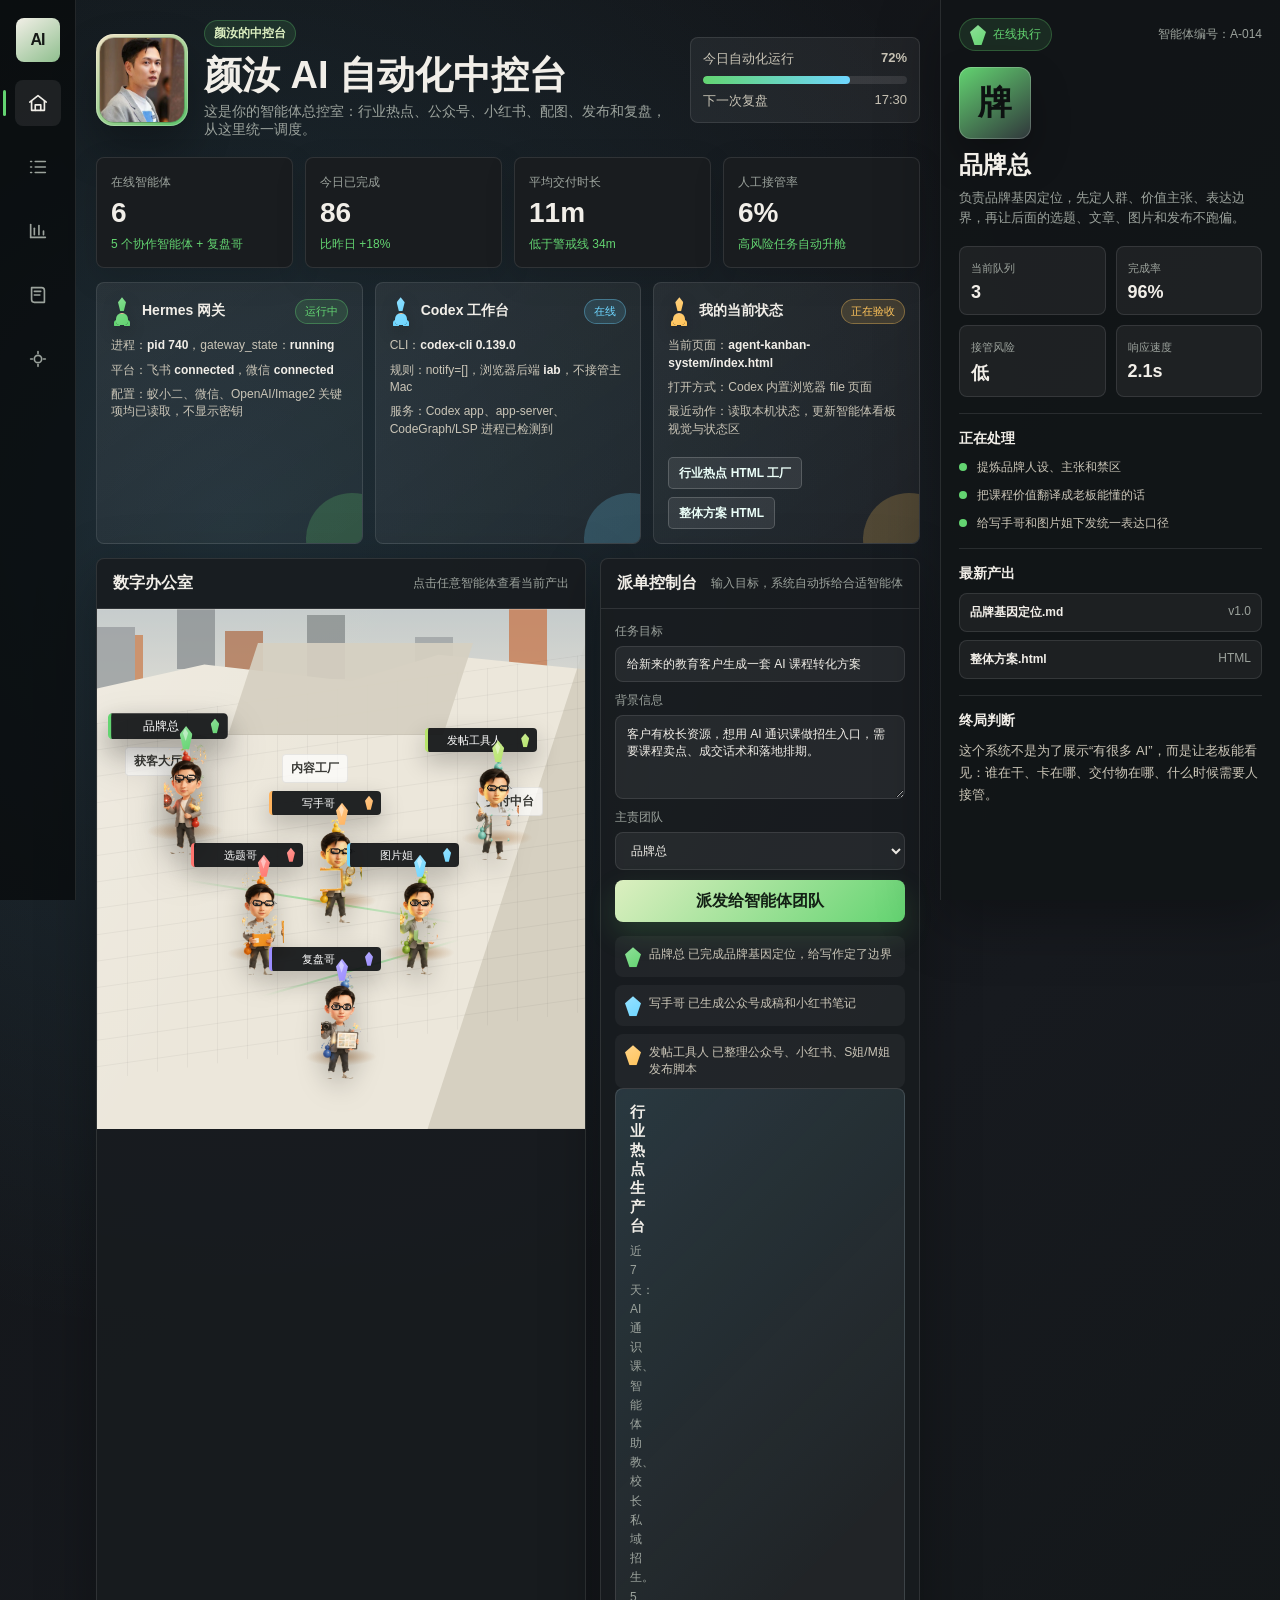
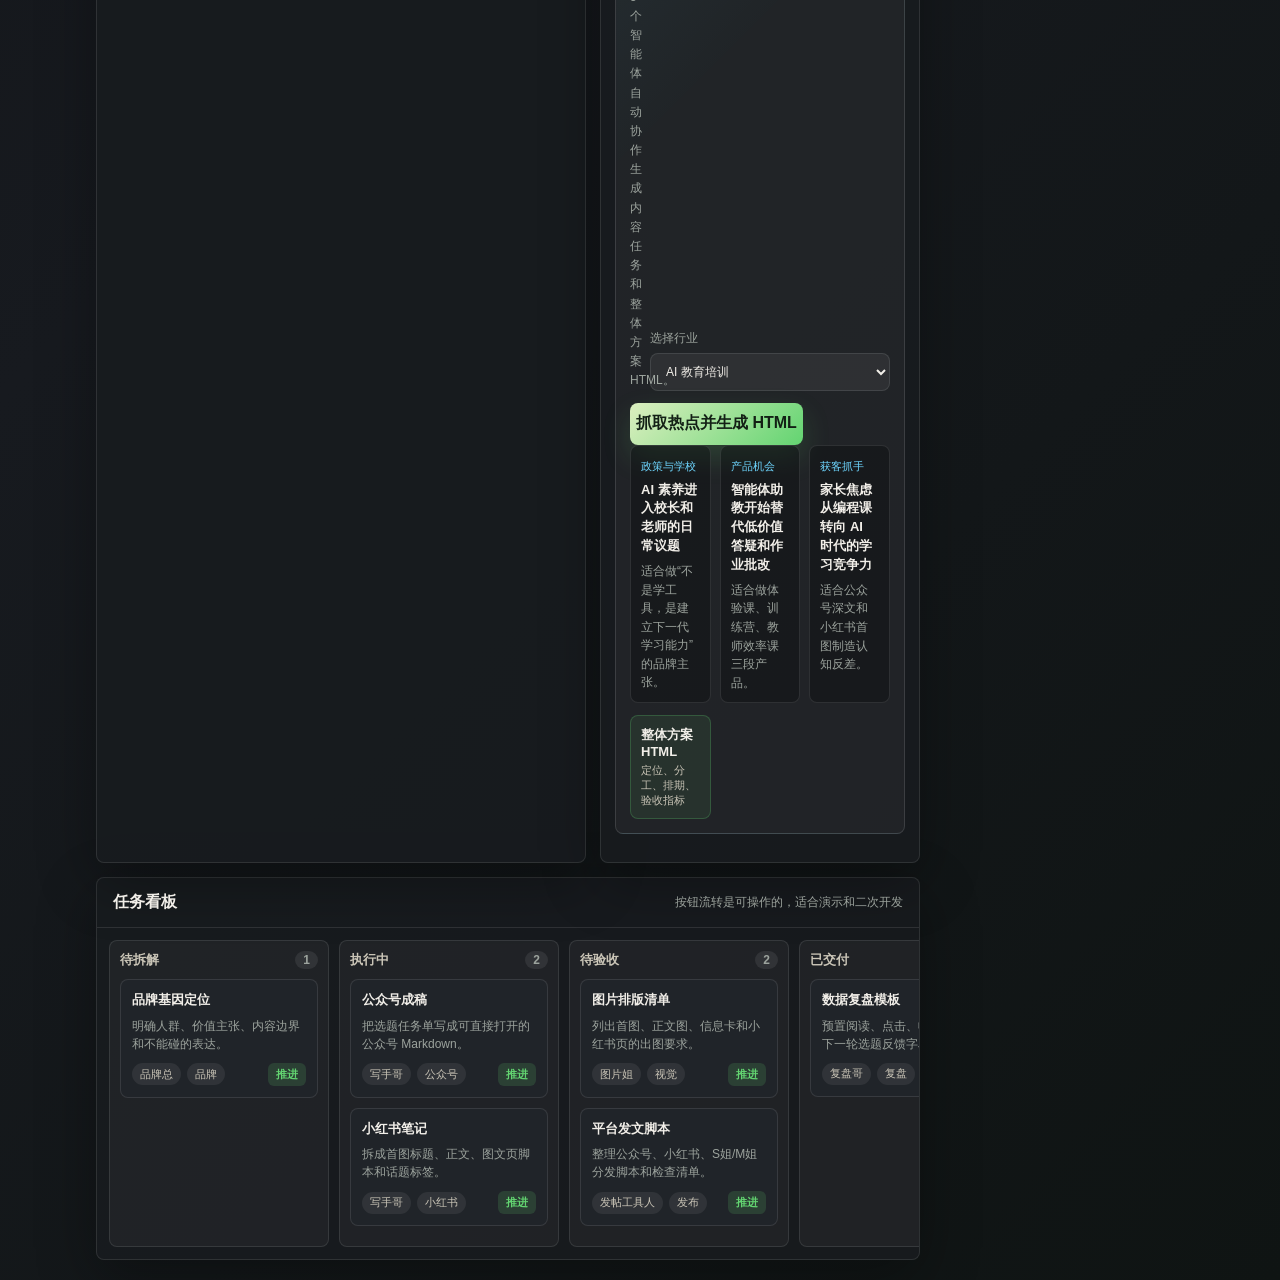
==== commit 3af339cc: "Remove WeChat and XHS layout pages" ====
--- a/index.html
+++ b/index.html
@@ -1609,7 +1609,7 @@
     const agents = [
       { id: "brand", name: "品牌总", label: "品牌", role: "负责品牌基因定位，先定人群、价值主张、表达边界，再让后面的选题、文章、图片和发布不跑偏。", x: 18, y: 34, color: "#63d471", queue: 3, rate: "96%", risk: "低", speed: "2.1s", avatar: "牌", work: ["提炼品牌人设、主张和禁区", "把课程价值翻译成老板能懂的话", "给写手哥和图片姐下发统一表达口径"], files: [{ title: "品牌基因定位.md", path: "outputs/brand-positioning.md", version: "v1.0" }, { title: "整体方案.html", path: "outputs/html/strategy-plan.html#education", version: "HTML" }] },
       { id: "topic", name: "选题哥", label: "选题", role: "负责搜集信息、看对标、拆目标任务，把模糊方向变成能写、能画、能发的任务单。", x: 34, y: 58, color: "#ff756f", queue: 5, rate: "91%", risk: "中", speed: "3.8s", avatar: "题", work: ["整理目标读者和痛点场景", "把素材拆成公众号、小红书、图片任务", "给写手哥下达文章目标和证据要求"], files: [{ title: "选题任务单.md", path: "outputs/topic-brief.md", version: "v1.0" }] },
-      { id: "writer", name: "写手哥", label: "写作", role: "负责写公众号长文、小红书笔记和标题，把品牌总的判断写成读者愿意看完的内容。", x: 50, y: 48, color: "#ffb45f", queue: 4, rate: "94%", risk: "低", speed: "4.2s", avatar: "写", work: ["生成公众号成稿", "拆出小红书图文版", "给每个平台保留不同开头和行动句"], files: [{ title: "公众号成稿.md", path: "outputs/wechat-public-account.md", version: "v1.0" }, { title: "公众号高级排版.html", path: "outputs/html/wechat-output.html#education", version: "HTML" }, { title: "小红书高级排版.html", path: "outputs/html/xhs-output.html#education", version: "HTML" }] },
+      { id: "writer", name: "写手哥", label: "写作", role: "负责写公众号长文、小红书笔记和标题，把品牌总的判断写成读者愿意看完的内容。", x: 50, y: 48, color: "#ffb45f", queue: 4, rate: "94%", risk: "低", speed: "4.2s", avatar: "写", work: ["生成公众号成稿", "拆出小红书图文版", "给每个平台保留不同开头和行动句"], files: [{ title: "公众号成稿.md", path: "outputs/wechat-public-account.md", version: "v1.0" }] },
       { id: "image", name: "图片姐", label: "图片", role: "负责生图、信息卡、首图和排版，把文章主张变成能被一眼看懂的视觉资产。", x: 66, y: 58, color: "#6ed6ff", queue: 4, rate: "89%", risk: "中", speed: "5.6s", avatar: "图", work: ["拆分首图、正文配图、信息卡", "为小红书准备图文页顺序", "检查文字不压线、不溢出"], files: [{ title: "图片排版清单.md", path: "outputs/image-layout-brief.md", version: "v1.0" }] },
       { id: "publisher", name: "发帖工具人", label: "发布", role: "负责公众号、小红书等平台发文脚本，也把 S姐、M姐的分发动作整理成可执行清单。", x: 82, y: 36, color: "#b7e46b", queue: 3, rate: "92%", risk: "低", speed: "3.0s", avatar: "发", work: ["生成公众号发布脚本", "生成小红书发布脚本", "整理 S姐/M姐分发口径和检查步骤"], files: [{ title: "平台发文脚本.md", path: "outputs/platform-publish-scripts.md", version: "v1.0" }, { title: "整体方案.html", path: "outputs/html/strategy-plan.html#education", version: "HTML" }] },
       { id: "review", name: "复盘哥", label: "复盘", role: "负责数据汇总分析，回看阅读、点击、收藏、转化和发布动作，给下一轮选题喂反馈。", x: 50, y: 78, color: "#9b8cff", queue: 2, rate: "88%", risk: "低", speed: "6.4s", avatar: "盘", work: ["汇总公众号、小红书和分发数据", "判断标题、图片、开头哪个环节掉点", "输出下一轮改进建议"], files: [{ title: "复盘数据分析.md", path: "outputs/review-analysis.md", version: "v1.0" }] }
@@ -1732,7 +1732,7 @@
       const industry = getIndustry();
       const hotspots = liveHotspots[industry.slug] || industry.hotspots;
       const source = liveSources[industry.slug] || industry.source;
-      document.getElementById("industrySignal").textContent = `${source}。5 个智能体自动协作生成公众号、小红书和整体方案 HTML。`;
+      document.getElementById("industrySignal").textContent = `${source}。5 个智能体自动协作生成内容任务和整体方案 HTML。`;
       document.getElementById("hotspotGrid").innerHTML = hotspots.map(item => `
         <article class="hotspot-card">
           <small>${item.tag}</small>
@@ -1741,8 +1741,6 @@
         </article>
       `).join("");
       document.getElementById("outputDock").innerHTML = [
-        { title: "公众号高级排版", path: `outputs/html/wechat-output.html#${industry.slug}`, desc: "长文结构 + 首屏钩子 + 转化收口" },
-        { title: "小红书高级排版", path: `outputs/html/xhs-output.html#${industry.slug}`, desc: "首图标题 + 图文页脚本 + 话题" },
         { title: "整体方案 HTML", path: `outputs/html/strategy-plan.html#${industry.slug}`, desc: "定位、分工、排期、验收指标" }
       ].map(item => `
         <a href="${item.path}" target="_blank">
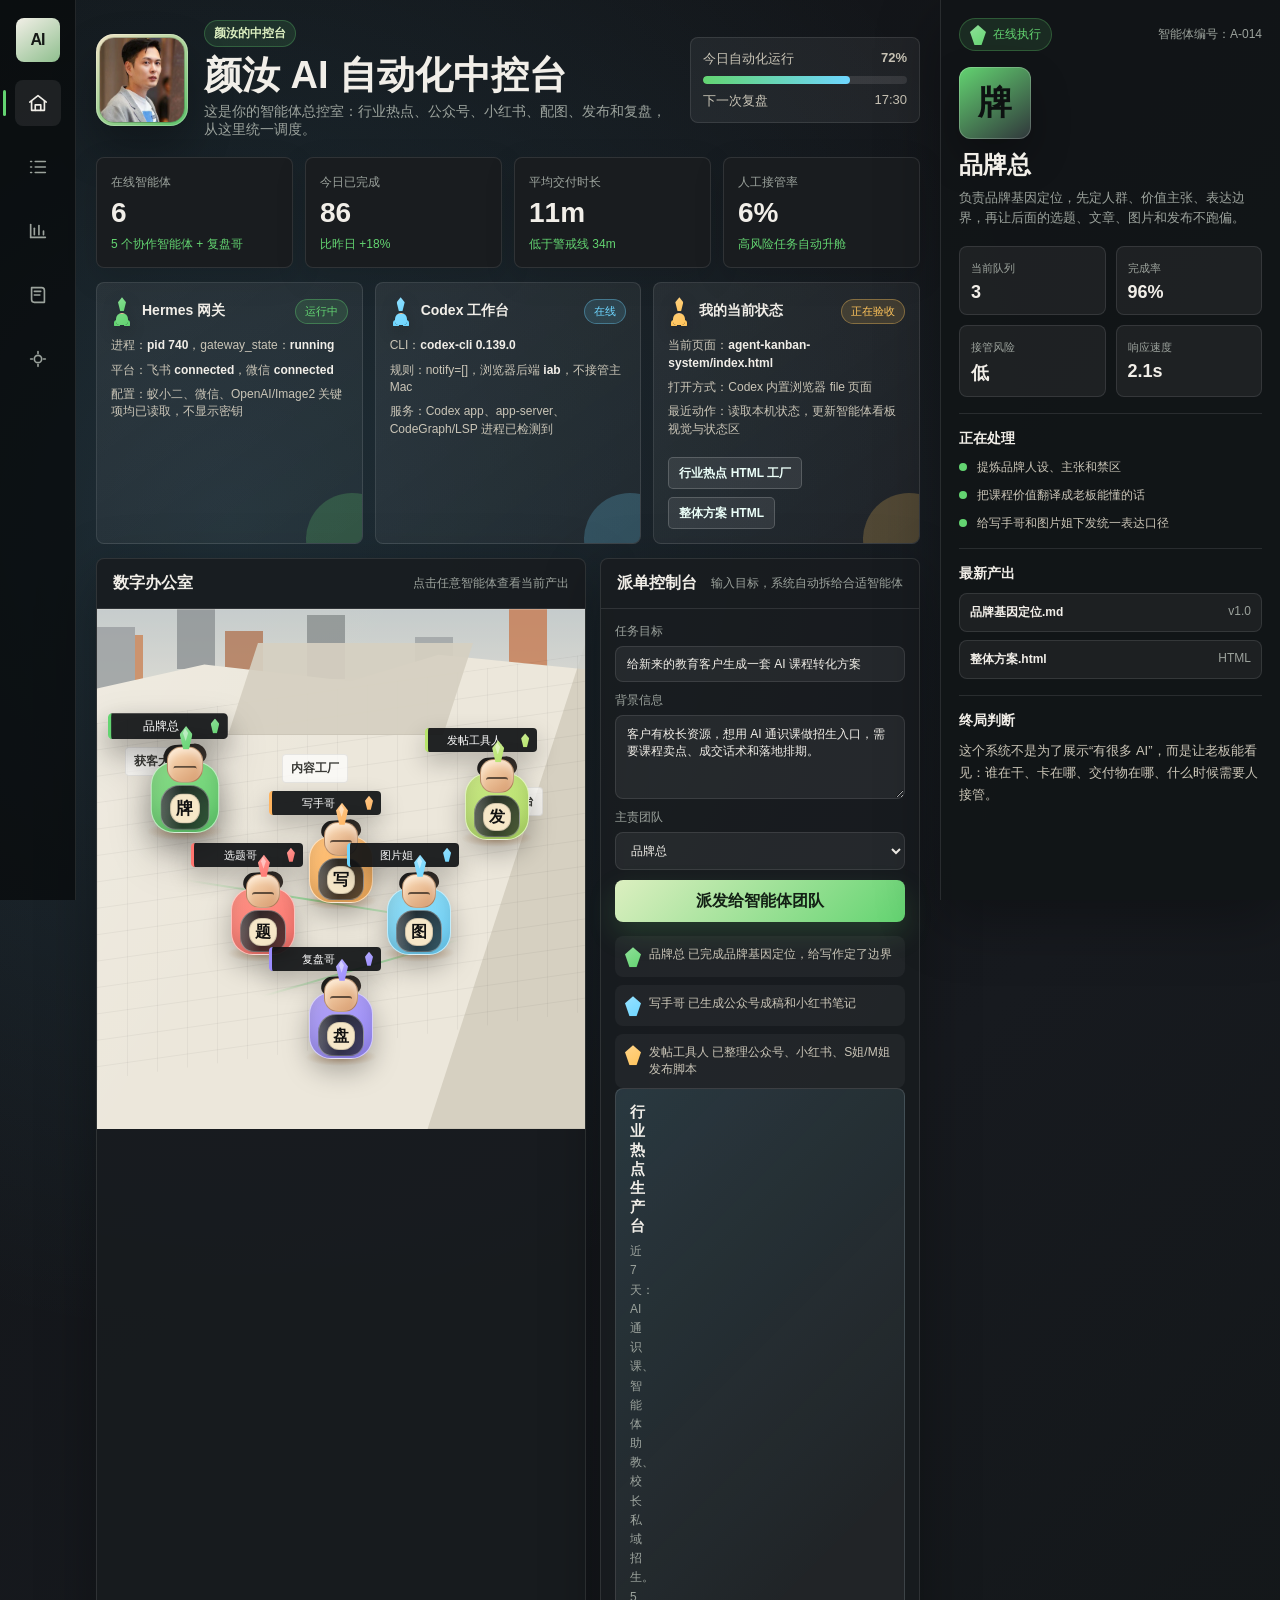
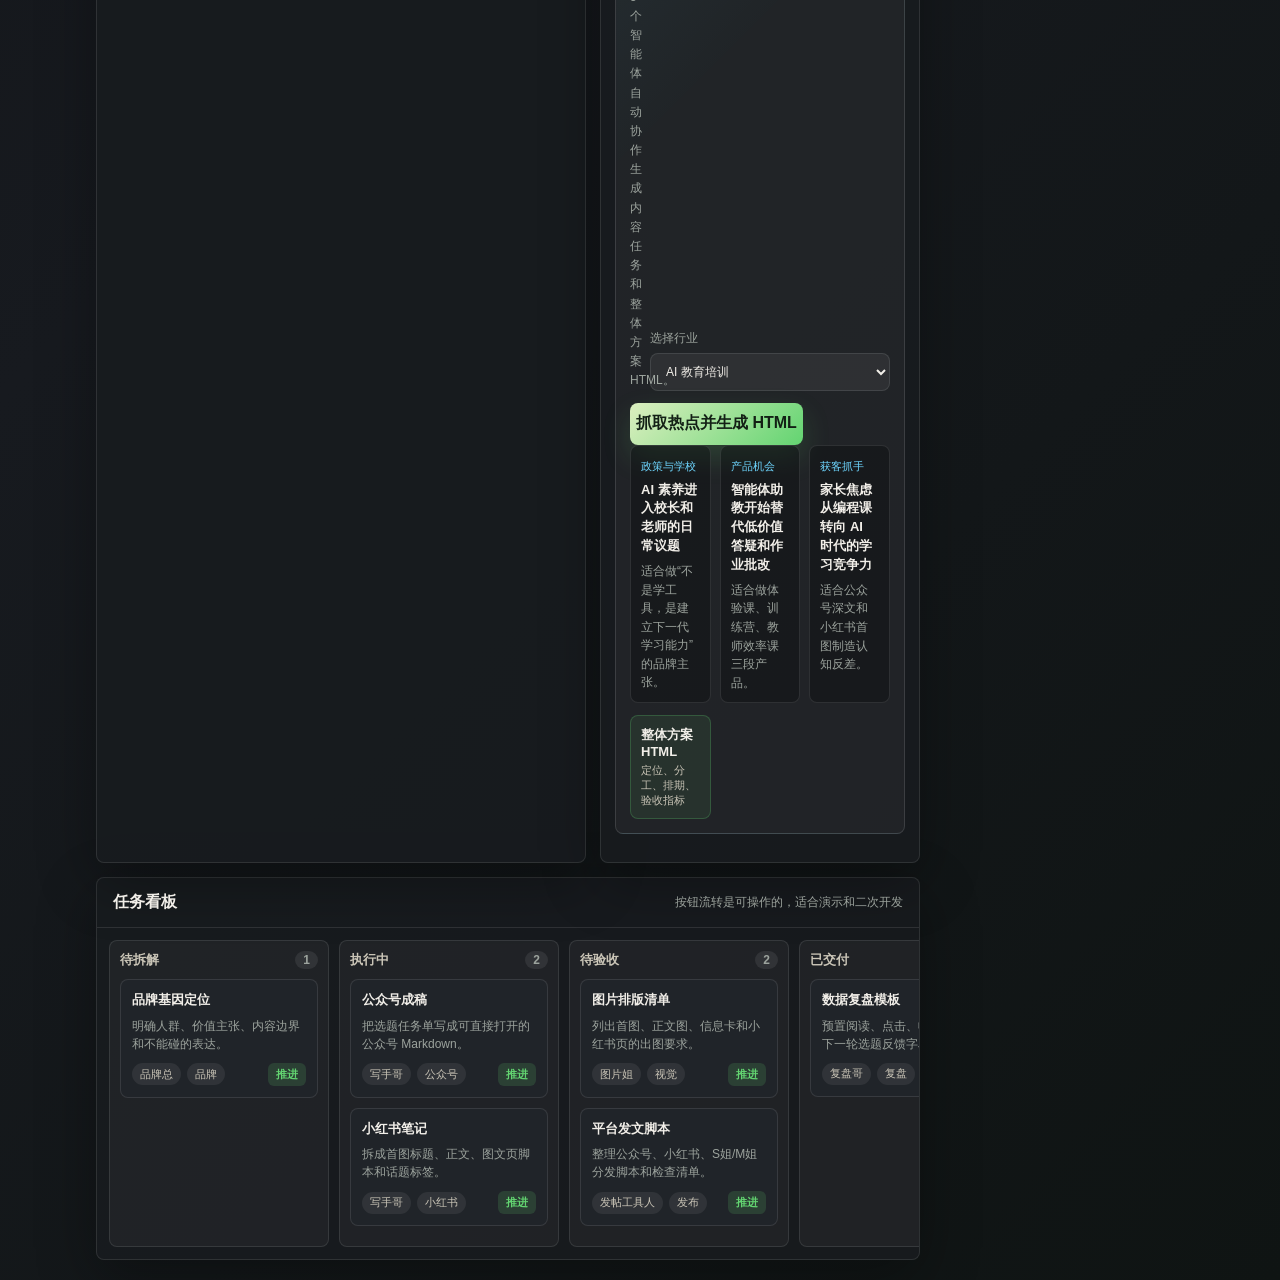
==== commit c1c495cd: "Replace blurry agent images with crisp vector avatars" ====
--- a/index.html
+++ b/index.html
@@ -580,13 +580,13 @@
 
     .doll-wrap {
       position: absolute;
-      left: 8px;
-      top: 18px;
-      width: 96px;
-      height: 94px;
+      left: 13px;
+      top: 19px;
+      width: 86px;
+      height: 88px;
       z-index: 4;
       display: grid;
-      place-items: end center;
+      place-items: center;
       overflow: visible;
       transform-origin: 50% 92%;
       animation: dollWork 2.2s ease-in-out infinite;
@@ -594,14 +594,89 @@
       filter: drop-shadow(0 12px 13px rgba(0, 0, 0, .28));
     }
 
-    .doll-img {
-      height: 104px;
-      width: auto;
+    .agent-portrait {
+      position: relative;
       display: block;
-      border-radius: 10px;
-      object-fit: contain;
-      object-position: center bottom;
-      mix-blend-mode: normal;
+      width: 76px;
+      height: 84px;
+      border-radius: 24px 24px 18px 18px;
+    }
+
+    .agent-portrait::before {
+      content: "";
+      position: absolute;
+      inset: 14px 6px 3px;
+      border-radius: 22px;
+      background:
+        radial-gradient(circle at 50% 2%, rgba(255, 255, 255, .7), transparent 26%),
+        linear-gradient(145deg, color-mix(in srgb, var(--agent-color, var(--green)) 74%, #f6e7c8 26%), var(--agent-color, var(--green)));
+      border: 1px solid rgba(255, 255, 255, .5);
+      box-shadow: inset 0 -10px 18px rgba(0, 0, 0, .14);
+    }
+
+    .agent-head {
+      position: absolute;
+      left: 21px;
+      top: 0;
+      width: 34px;
+      height: 34px;
+      border-radius: 14px;
+      background: linear-gradient(145deg, #ffe2be, #d69a6d);
+      border: 1px solid rgba(65, 38, 18, .28);
+      box-shadow: inset 0 5px 7px rgba(255, 255, 255, .45);
+    }
+
+    .agent-hair {
+      position: absolute;
+      left: 18px;
+      top: -2px;
+      width: 40px;
+      height: 18px;
+      border-radius: 16px 16px 10px 10px;
+      background: linear-gradient(145deg, #171717, #39312b);
+      transform: rotate(-4deg);
+    }
+
+    .agent-face {
+      position: absolute;
+      left: 27px;
+      top: 18px;
+      width: 22px;
+      height: 6px;
+      border-radius: 999px;
+      border-top: 2px solid rgba(31, 24, 18, .68);
+    }
+
+    .agent-body {
+      position: absolute;
+      left: 15px;
+      top: 36px;
+      width: 46px;
+      height: 42px;
+      border-radius: 18px 18px 14px 14px;
+      background:
+        linear-gradient(90deg, rgba(255, 255, 255, .28), transparent 44%),
+        linear-gradient(145deg, rgba(23, 26, 28, .96), color-mix(in srgb, var(--agent-color, var(--green)) 40%, #202326 60%));
+      border: 1px solid rgba(255, 255, 255, .28);
+      box-shadow: inset 0 -8px 12px rgba(0, 0, 0, .18);
+    }
+
+    .agent-letter {
+      position: absolute;
+      left: 24px;
+      top: 44px;
+      width: 28px;
+      height: 28px;
+      display: grid;
+      place-items: center;
+      border-radius: 12px;
+      color: #111;
+      background: #f6e7c8;
+      border: 1px solid rgba(0, 0, 0, .16);
+      font-size: 16px;
+      font-weight: 950;
+      line-height: 1;
+      box-shadow: 0 5px 10px rgba(0, 0, 0, .18);
     }
 
     .person {
@@ -1636,16 +1711,6 @@
     const toast = document.getElementById("toast");
     const publishApiBase = "http://127.0.0.1:8788/api";
     let selectedAgent = agents[0];
-    const dollSprites = [
-      "assets/calabash-dolls/transparent-glasses/doll-red.png",
-      "assets/calabash-dolls/transparent-glasses/doll-orange.png",
-      "assets/calabash-dolls/transparent-glasses/doll-yellow.png",
-      "assets/calabash-dolls/transparent-glasses/doll-green.png",
-      "assets/calabash-dolls/transparent-glasses/doll-cyan.png",
-      "assets/calabash-dolls/transparent-glasses/doll-blue.png",
-      "assets/calabash-dolls/transparent-glasses/doll-purple.png"
-    ];
-
     const industryData = {
       education: {
         label: "AI 教育培训",
@@ -1875,7 +1940,7 @@
 
     function renderAgents() {
       office.querySelectorAll(".agent").forEach(node => node.remove());
-      agents.forEach((agent, index) => {
+      agents.forEach((agent) => {
         const node = document.createElement("button");
         node.className = "agent" + (agent.id === selectedAgent.id ? " selected" : "");
         node.style.left = agent.x + "%";
@@ -1883,12 +1948,17 @@
         node.style.setProperty("--agent-color", agent.color);
         node.style.setProperty("--agent-delay", `${-0.18 * agents.indexOf(agent)}s`);
         node.setAttribute("aria-label", agent.name);
-        const sprite = dollSprites[index % dollSprites.length];
         node.innerHTML = `
           <span class="nameplate">${agent.name}</span>
           <span class="plumbob"></span>
           <span class="doll-wrap" aria-hidden="true">
-            <img class="doll-img" src="${sprite}" alt="">
+            <span class="agent-portrait">
+              <span class="agent-hair"></span>
+              <span class="agent-head"></span>
+              <span class="agent-face"></span>
+              <span class="agent-body"></span>
+              <span class="agent-letter">${agent.avatar}</span>
+            </span>
           </span>
           <span class="desk"></span>
         `;
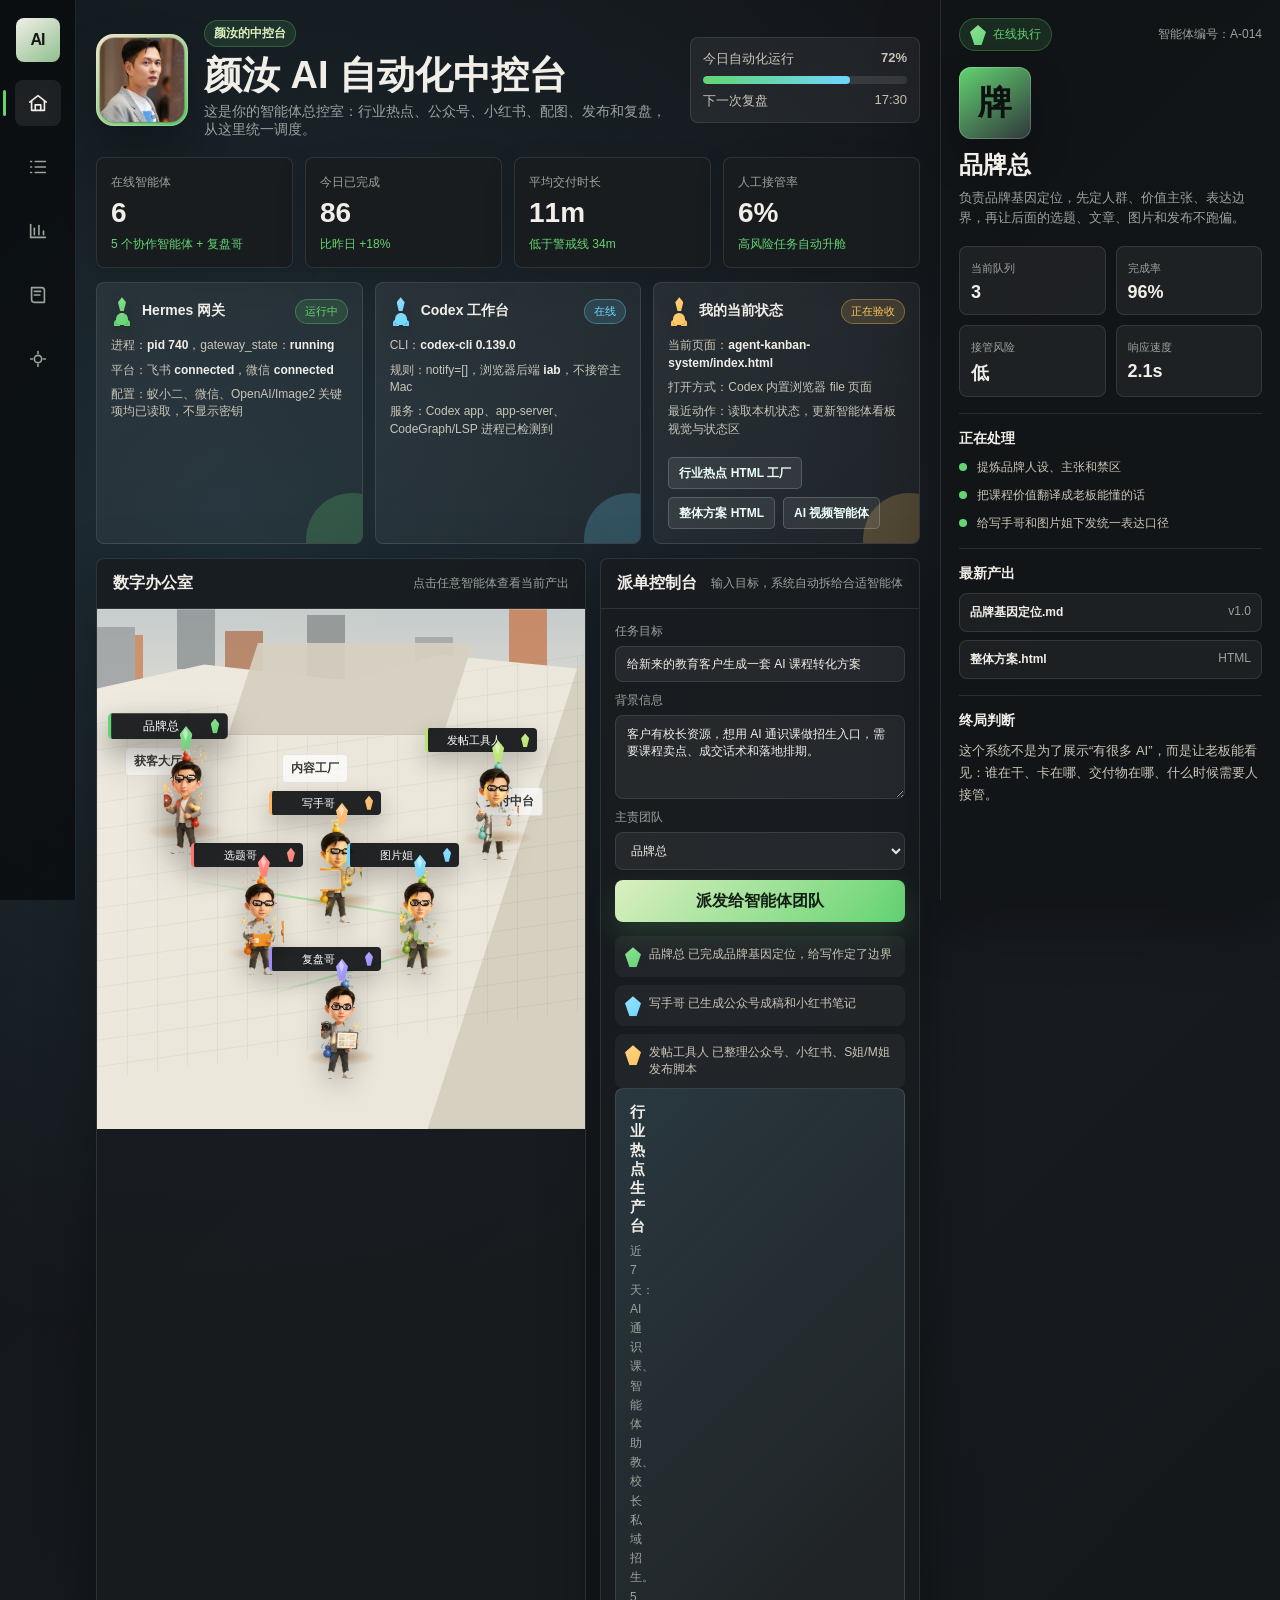
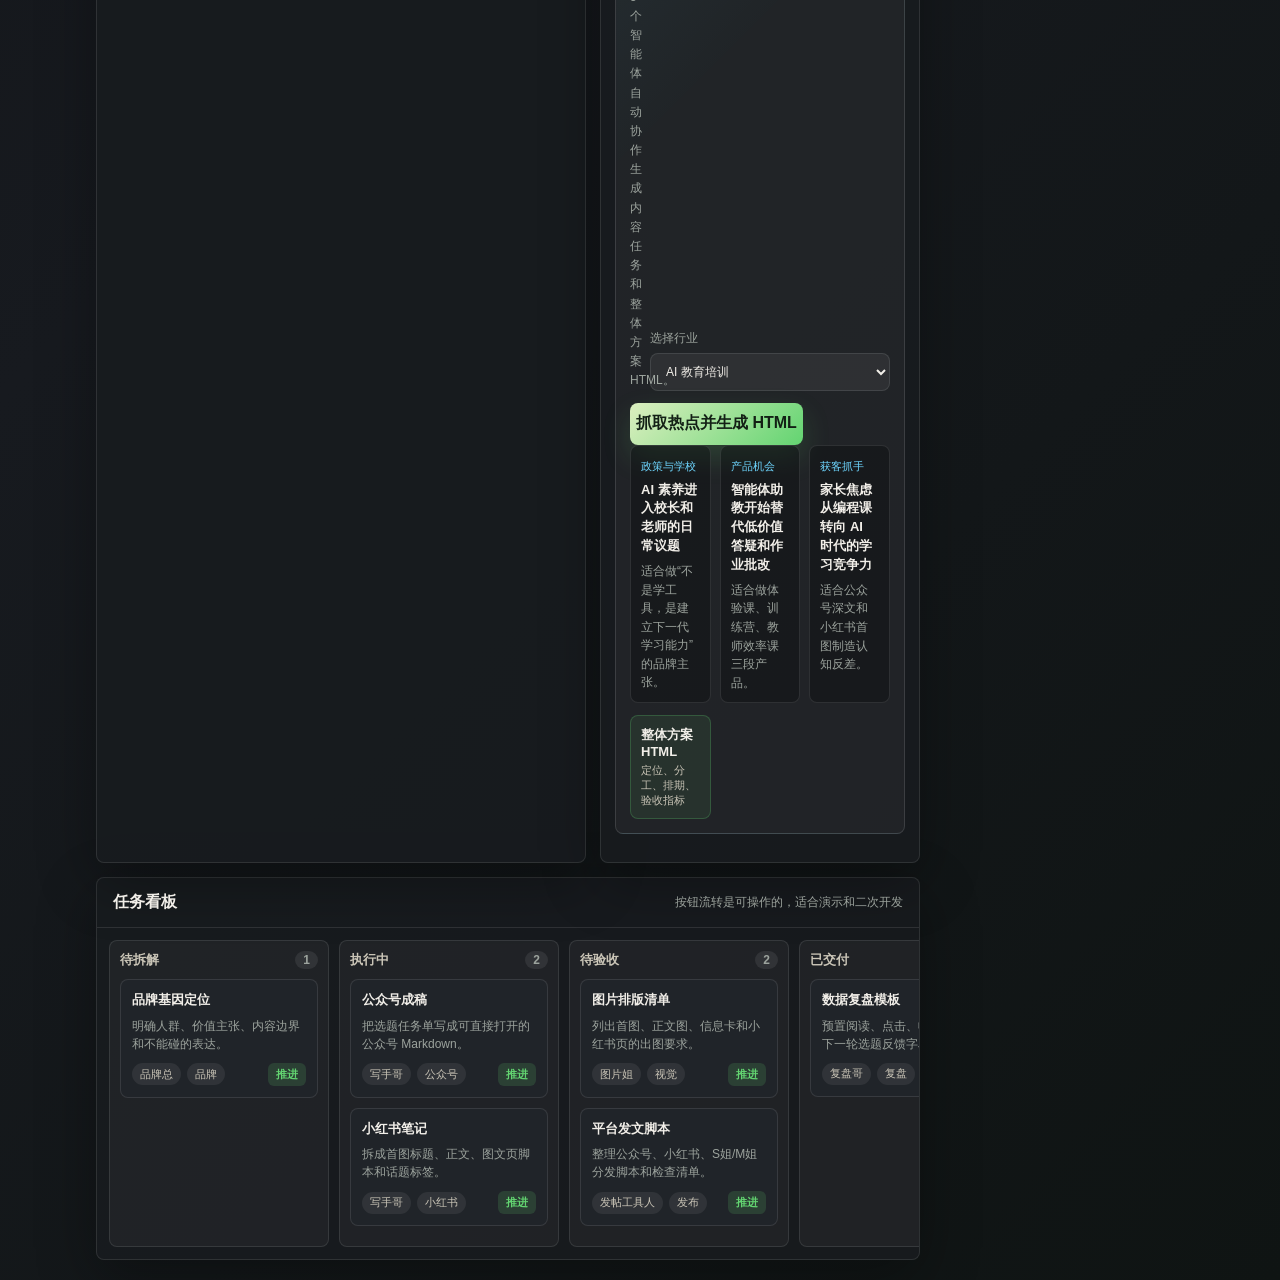
==== commit d3c19c56: "Add AI video agent workbench" ====
--- a/index.html
+++ b/index.html
@@ -580,13 +580,13 @@
 
     .doll-wrap {
       position: absolute;
-      left: 13px;
-      top: 19px;
-      width: 86px;
-      height: 88px;
+      left: 8px;
+      top: 18px;
+      width: 96px;
+      height: 94px;
       z-index: 4;
       display: grid;
-      place-items: center;
+      place-items: end center;
       overflow: visible;
       transform-origin: 50% 92%;
       animation: dollWork 2.2s ease-in-out infinite;
@@ -594,89 +594,14 @@
       filter: drop-shadow(0 12px 13px rgba(0, 0, 0, .28));
     }
 
-    .agent-portrait {
-      position: relative;
+    .doll-img {
+      height: 104px;
+      width: auto;
       display: block;
-      width: 76px;
-      height: 84px;
-      border-radius: 24px 24px 18px 18px;
-    }
-
-    .agent-portrait::before {
-      content: "";
-      position: absolute;
-      inset: 14px 6px 3px;
-      border-radius: 22px;
-      background:
-        radial-gradient(circle at 50% 2%, rgba(255, 255, 255, .7), transparent 26%),
-        linear-gradient(145deg, color-mix(in srgb, var(--agent-color, var(--green)) 74%, #f6e7c8 26%), var(--agent-color, var(--green)));
-      border: 1px solid rgba(255, 255, 255, .5);
-      box-shadow: inset 0 -10px 18px rgba(0, 0, 0, .14);
-    }
-
-    .agent-head {
-      position: absolute;
-      left: 21px;
-      top: 0;
-      width: 34px;
-      height: 34px;
-      border-radius: 14px;
-      background: linear-gradient(145deg, #ffe2be, #d69a6d);
-      border: 1px solid rgba(65, 38, 18, .28);
-      box-shadow: inset 0 5px 7px rgba(255, 255, 255, .45);
-    }
-
-    .agent-hair {
-      position: absolute;
-      left: 18px;
-      top: -2px;
-      width: 40px;
-      height: 18px;
-      border-radius: 16px 16px 10px 10px;
-      background: linear-gradient(145deg, #171717, #39312b);
-      transform: rotate(-4deg);
-    }
-
-    .agent-face {
-      position: absolute;
-      left: 27px;
-      top: 18px;
-      width: 22px;
-      height: 6px;
-      border-radius: 999px;
-      border-top: 2px solid rgba(31, 24, 18, .68);
-    }
-
-    .agent-body {
-      position: absolute;
-      left: 15px;
-      top: 36px;
-      width: 46px;
-      height: 42px;
-      border-radius: 18px 18px 14px 14px;
-      background:
-        linear-gradient(90deg, rgba(255, 255, 255, .28), transparent 44%),
-        linear-gradient(145deg, rgba(23, 26, 28, .96), color-mix(in srgb, var(--agent-color, var(--green)) 40%, #202326 60%));
-      border: 1px solid rgba(255, 255, 255, .28);
-      box-shadow: inset 0 -8px 12px rgba(0, 0, 0, .18);
-    }
-
-    .agent-letter {
-      position: absolute;
-      left: 24px;
-      top: 44px;
-      width: 28px;
-      height: 28px;
-      display: grid;
-      place-items: center;
-      border-radius: 12px;
-      color: #111;
-      background: #f6e7c8;
-      border: 1px solid rgba(0, 0, 0, .16);
-      font-size: 16px;
-      font-weight: 950;
-      line-height: 1;
-      box-shadow: 0 5px 10px rgba(0, 0, 0, .18);
+      border-radius: 10px;
+      object-fit: contain;
+      object-position: center bottom;
+      mix-blend-mode: normal;
     }
 
     .person {
@@ -1540,6 +1465,7 @@
             <span class="tool-links">
               <a href="industry-hotspot-html-factory.html" target="_blank">行业热点 HTML 工厂</a>
               <a href="industry-hotspot-solution.html" target="_blank">整体方案 HTML</a>
+              <a href="video-agent-workbench/" target="_blank">AI 视频智能体</a>
             </span>
           </div>
         </article>
@@ -1711,6 +1637,16 @@
     const toast = document.getElementById("toast");
     const publishApiBase = "http://127.0.0.1:8788/api";
     let selectedAgent = agents[0];
+    const dollSprites = [
+      "assets/calabash-dolls/transparent-glasses/doll-red.png",
+      "assets/calabash-dolls/transparent-glasses/doll-orange.png",
+      "assets/calabash-dolls/transparent-glasses/doll-yellow.png",
+      "assets/calabash-dolls/transparent-glasses/doll-green.png",
+      "assets/calabash-dolls/transparent-glasses/doll-cyan.png",
+      "assets/calabash-dolls/transparent-glasses/doll-blue.png",
+      "assets/calabash-dolls/transparent-glasses/doll-purple.png"
+    ];
+
     const industryData = {
       education: {
         label: "AI 教育培训",
@@ -1848,7 +1784,7 @@
           `小红书：${data.xhs?.authenticated ? `已登录 ${data.xhs.user || ""}` : "未登录"}`
         ].join("\n"));
       } catch (error) {
-        setPublishStatus(`本地发布代理未连接。\n先运行：node publish-agent-server.mjs\n路径：/Users/will/Desktop/00-AI资料/agent-kanban-system`);
+        setPublishStatus(`本地发布代理未连接。\n请在本地中台项目目录运行：node publish-agent-server.mjs`);
       }
     }
 
@@ -1940,7 +1876,7 @@
 
     function renderAgents() {
       office.querySelectorAll(".agent").forEach(node => node.remove());
-      agents.forEach((agent) => {
+      agents.forEach((agent, index) => {
         const node = document.createElement("button");
         node.className = "agent" + (agent.id === selectedAgent.id ? " selected" : "");
         node.style.left = agent.x + "%";
@@ -1948,17 +1884,12 @@
         node.style.setProperty("--agent-color", agent.color);
         node.style.setProperty("--agent-delay", `${-0.18 * agents.indexOf(agent)}s`);
         node.setAttribute("aria-label", agent.name);
+        const sprite = dollSprites[index % dollSprites.length];
         node.innerHTML = `
           <span class="nameplate">${agent.name}</span>
           <span class="plumbob"></span>
           <span class="doll-wrap" aria-hidden="true">
-            <span class="agent-portrait">
-              <span class="agent-hair"></span>
-              <span class="agent-head"></span>
-              <span class="agent-face"></span>
-              <span class="agent-body"></span>
-              <span class="agent-letter">${agent.avatar}</span>
-            </span>
+            <img class="doll-img" src="${sprite}" alt="">
           </span>
           <span class="desk"></span>
         `;
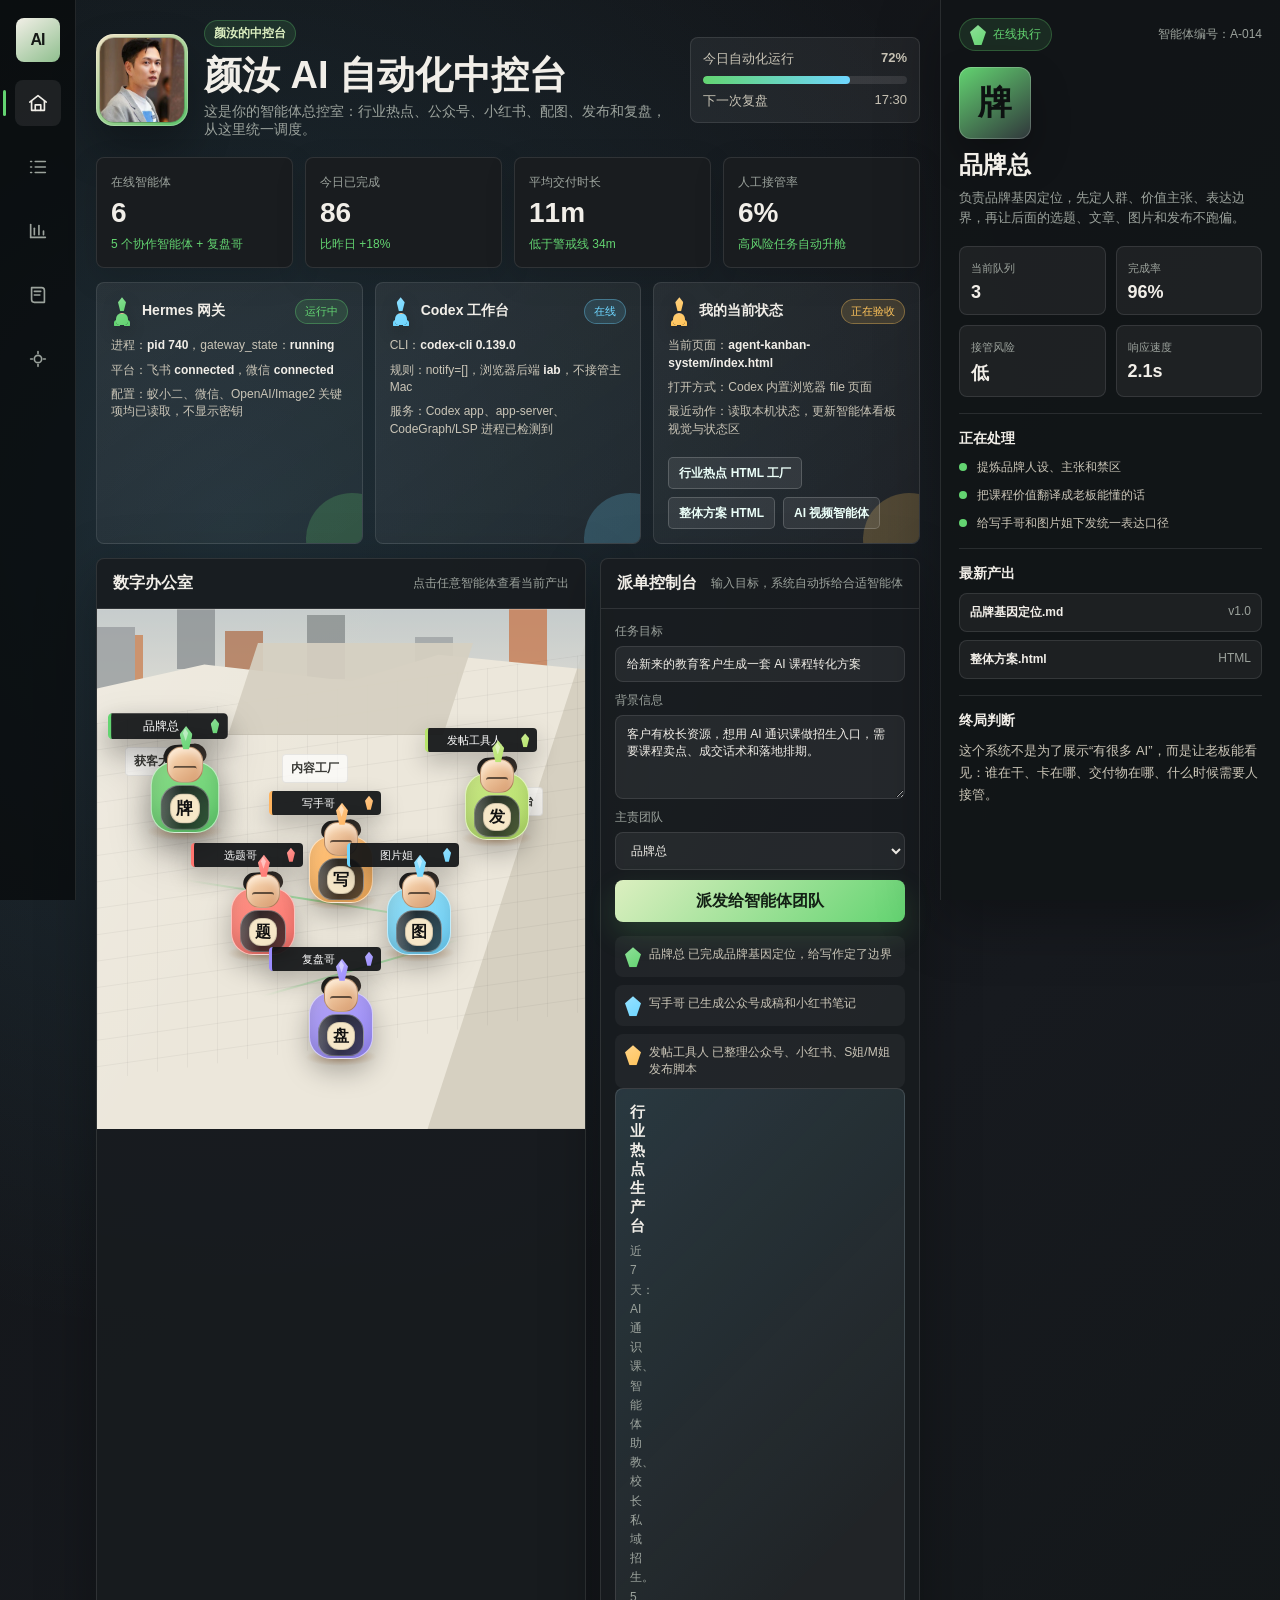
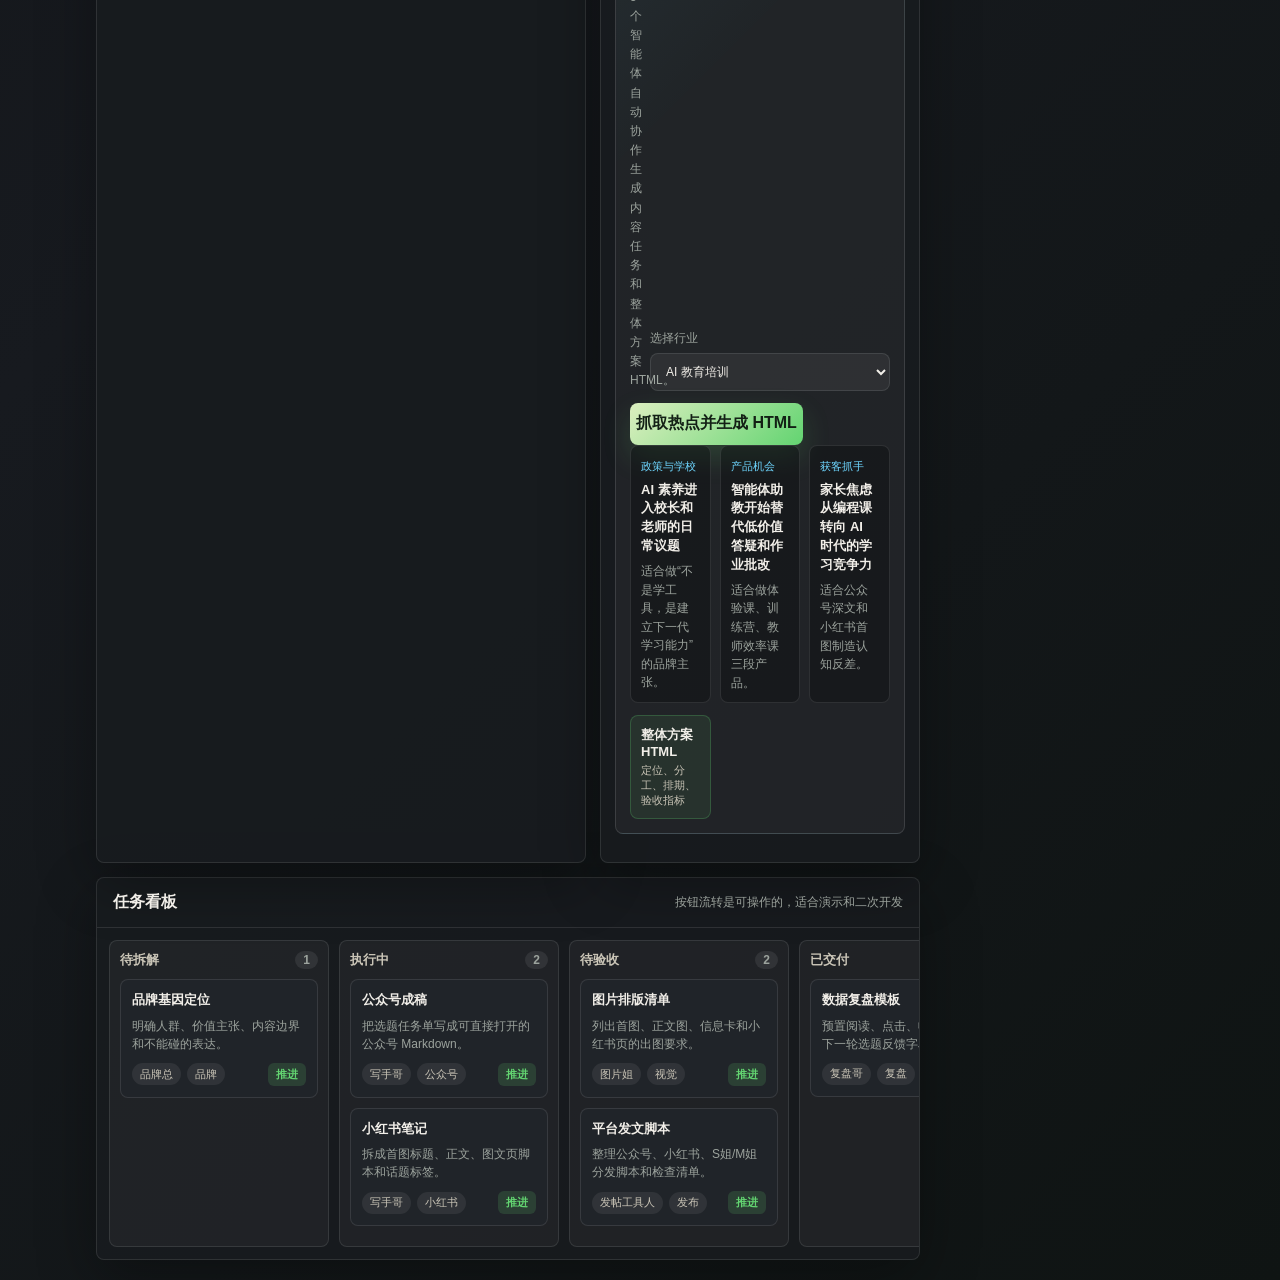
==== commit b76f5428: "Publish AI video agent to Pages" ====
--- a/index.html
+++ b/index.html
@@ -580,13 +580,13 @@
 
     .doll-wrap {
       position: absolute;
-      left: 8px;
-      top: 18px;
-      width: 96px;
-      height: 94px;
+      left: 13px;
+      top: 19px;
+      width: 86px;
+      height: 88px;
       z-index: 4;
       display: grid;
-      place-items: end center;
+      place-items: center;
       overflow: visible;
       transform-origin: 50% 92%;
       animation: dollWork 2.2s ease-in-out infinite;
@@ -594,14 +594,89 @@
       filter: drop-shadow(0 12px 13px rgba(0, 0, 0, .28));
     }
 
-    .doll-img {
-      height: 104px;
-      width: auto;
+    .agent-portrait {
+      position: relative;
       display: block;
-      border-radius: 10px;
-      object-fit: contain;
-      object-position: center bottom;
-      mix-blend-mode: normal;
+      width: 76px;
+      height: 84px;
+      border-radius: 24px 24px 18px 18px;
+    }
+
+    .agent-portrait::before {
+      content: "";
+      position: absolute;
+      inset: 14px 6px 3px;
+      border-radius: 22px;
+      background:
+        radial-gradient(circle at 50% 2%, rgba(255, 255, 255, .7), transparent 26%),
+        linear-gradient(145deg, color-mix(in srgb, var(--agent-color, var(--green)) 74%, #f6e7c8 26%), var(--agent-color, var(--green)));
+      border: 1px solid rgba(255, 255, 255, .5);
+      box-shadow: inset 0 -10px 18px rgba(0, 0, 0, .14);
+    }
+
+    .agent-head {
+      position: absolute;
+      left: 21px;
+      top: 0;
+      width: 34px;
+      height: 34px;
+      border-radius: 14px;
+      background: linear-gradient(145deg, #ffe2be, #d69a6d);
+      border: 1px solid rgba(65, 38, 18, .28);
+      box-shadow: inset 0 5px 7px rgba(255, 255, 255, .45);
+    }
+
+    .agent-hair {
+      position: absolute;
+      left: 18px;
+      top: -2px;
+      width: 40px;
+      height: 18px;
+      border-radius: 16px 16px 10px 10px;
+      background: linear-gradient(145deg, #171717, #39312b);
+      transform: rotate(-4deg);
+    }
+
+    .agent-face {
+      position: absolute;
+      left: 27px;
+      top: 18px;
+      width: 22px;
+      height: 6px;
+      border-radius: 999px;
+      border-top: 2px solid rgba(31, 24, 18, .68);
+    }
+
+    .agent-body {
+      position: absolute;
+      left: 15px;
+      top: 36px;
+      width: 46px;
+      height: 42px;
+      border-radius: 18px 18px 14px 14px;
+      background:
+        linear-gradient(90deg, rgba(255, 255, 255, .28), transparent 44%),
+        linear-gradient(145deg, rgba(23, 26, 28, .96), color-mix(in srgb, var(--agent-color, var(--green)) 40%, #202326 60%));
+      border: 1px solid rgba(255, 255, 255, .28);
+      box-shadow: inset 0 -8px 12px rgba(0, 0, 0, .18);
+    }
+
+    .agent-letter {
+      position: absolute;
+      left: 24px;
+      top: 44px;
+      width: 28px;
+      height: 28px;
+      display: grid;
+      place-items: center;
+      border-radius: 12px;
+      color: #111;
+      background: #f6e7c8;
+      border: 1px solid rgba(0, 0, 0, .16);
+      font-size: 16px;
+      font-weight: 950;
+      line-height: 1;
+      box-shadow: 0 5px 10px rgba(0, 0, 0, .18);
     }
 
     .person {
@@ -1637,16 +1712,6 @@
     const toast = document.getElementById("toast");
     const publishApiBase = "http://127.0.0.1:8788/api";
     let selectedAgent = agents[0];
-    const dollSprites = [
-      "assets/calabash-dolls/transparent-glasses/doll-red.png",
-      "assets/calabash-dolls/transparent-glasses/doll-orange.png",
-      "assets/calabash-dolls/transparent-glasses/doll-yellow.png",
-      "assets/calabash-dolls/transparent-glasses/doll-green.png",
-      "assets/calabash-dolls/transparent-glasses/doll-cyan.png",
-      "assets/calabash-dolls/transparent-glasses/doll-blue.png",
-      "assets/calabash-dolls/transparent-glasses/doll-purple.png"
-    ];
-
     const industryData = {
       education: {
         label: "AI 教育培训",
@@ -1876,7 +1941,7 @@
 
     function renderAgents() {
       office.querySelectorAll(".agent").forEach(node => node.remove());
-      agents.forEach((agent, index) => {
+      agents.forEach((agent) => {
         const node = document.createElement("button");
         node.className = "agent" + (agent.id === selectedAgent.id ? " selected" : "");
         node.style.left = agent.x + "%";
@@ -1884,12 +1949,17 @@
         node.style.setProperty("--agent-color", agent.color);
         node.style.setProperty("--agent-delay", `${-0.18 * agents.indexOf(agent)}s`);
         node.setAttribute("aria-label", agent.name);
-        const sprite = dollSprites[index % dollSprites.length];
         node.innerHTML = `
           <span class="nameplate">${agent.name}</span>
           <span class="plumbob"></span>
           <span class="doll-wrap" aria-hidden="true">
-            <img class="doll-img" src="${sprite}" alt="">
+            <span class="agent-portrait">
+              <span class="agent-hair"></span>
+              <span class="agent-head"></span>
+              <span class="agent-face"></span>
+              <span class="agent-body"></span>
+              <span class="agent-letter">${agent.avatar}</span>
+            </span>
           </span>
           <span class="desk"></span>
         `;
